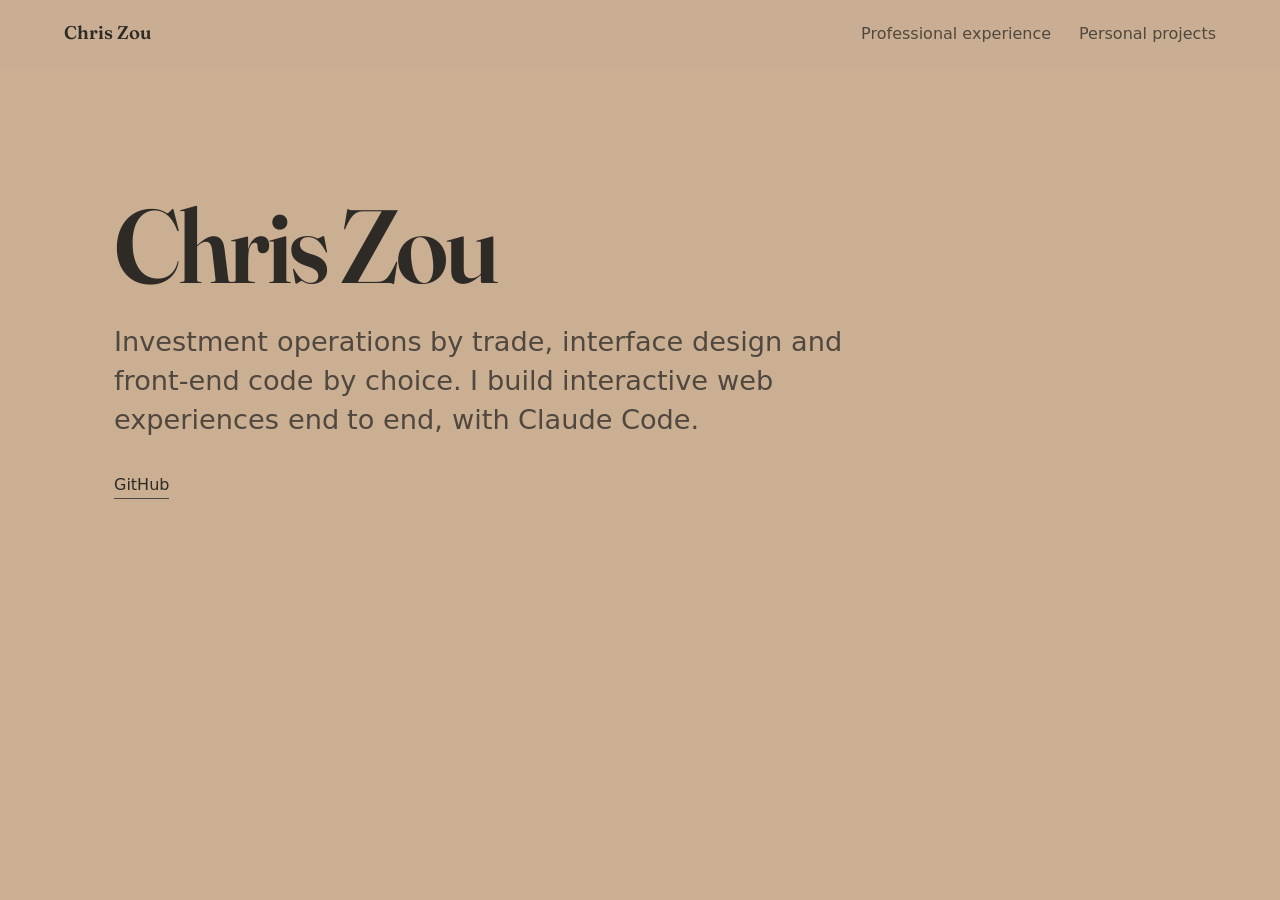
==== index.html @ c8826c5d "Remove email and LinkedIn links" ====
<!doctype html>
<html lang="en">
<head>
<meta charset="utf-8">
<meta name="viewport" content="width=device-width,initial-scale=1">
<title>Chris Zou</title>
<meta name="description" content="Chris Zou: investment operations, UX/UI and front-end development. Experience and personal projects.">
<link rel="preconnect" href="https://fonts.googleapis.com">
<link rel="preconnect" href="https://fonts.gstatic.com" crossorigin>
<link rel="stylesheet" href="https://fonts.googleapis.com/css2?family=Fraunces:opsz,wght@9..144,400;9..144,600&display=swap">
<link rel="stylesheet" href="style.css">
</head>
<body>
<header class="bar">
  <a class="brand" href="#home" data-write>Chris Zou</a>
  <nav class="tabs" aria-label="Sections">
    <a href="#experience" data-tab="experience">Professional experience</a>
    <a href="#projects" data-tab="projects">Personal projects</a>
  </nav>
</header>

<main>
  <section class="tab" id="tab-home" data-tab="home">
    <h1 data-write>Chris Zou</h1>
    <p class="lede" data-write>Investment operations by trade, interface design and front-end code by choice. I build interactive web experiences end to end, with Claude Code.</p>
    <p class="contact">
      <a href="https://github.com/zchris07" target="_blank" rel="noopener">GitHub</a>
    </p>
  </section>

  <section class="tab" id="tab-experience" data-tab="experience" hidden>
    <h2 class="page-title" data-write>Professional experience</h2>
    <ol class="timeline" id="timeline"></ol>
  </section>

  <section class="tab" id="tab-projects" data-tab="projects" hidden>
    <h2 class="page-title" data-write>Personal projects</h2>
    <div class="projects">
      <ul class="plist" id="plist" aria-label="Projects"></ul>
      <article class="detail" id="detail" aria-live="polite" hidden>
        <h3 id="d-title" data-write></h3>
        <p class="d-sum" id="d-sum" data-write></p>
        <div class="stage" id="d-stage" aria-hidden="true"></div>
        <p class="d-links" id="d-links"></p>
      </article>
    </div>
  </section>
</main>

<script src="data.js"></script>
<script src="write.js"></script>
<script src="graphics.js"></script>
<script src="app.js"></script>
</body>
</html>
---- style.css ----
@property --bg { syntax: '<color>'; inherits: true; initial-value: #caaf93; }
@property --fg { syntax: '<color>'; inherits: true; initial-value: #2e2a26; }
@property --accent { syntax: '<color>'; inherits: true; initial-value: #4f4943; }
@property --panel { syntax: '<color>'; inherits: true; initial-value: #f5efe5; }

:root {
  --bg: #caaf93; --fg: #2e2a26; --accent: #4f4943; --panel: #f5efe5;
  --muted: color-mix(in srgb, var(--fg) 78%, var(--bg));
  --line: color-mix(in srgb, var(--fg) 16%, var(--bg));
  --font: "Fraunces", Georgia, serif;
  --sans: ui-sans-serif, system-ui, "Segoe UI Variable Text", "Segoe UI", -apple-system, BlinkMacSystemFont, Roboto, "Helvetica Neue", Arial, sans-serif;
  --ease: cubic-bezier(.2, .75, .25, 1);
  transition: --bg .9s var(--ease), --fg .9s var(--ease), --accent .9s var(--ease), --panel .9s var(--ease);
}
* { box-sizing: border-box; }
html { scroll-behavior: smooth; }
body { margin: 0; background: var(--bg); color: var(--fg); font: 400 1rem/1.6 var(--sans); -webkit-font-smoothing: antialiased; }
a { color: inherit; }
[hidden] { display: none !important; }

.bar { position: sticky; top: 0; z-index: 5; display: flex; justify-content: space-between; align-items: baseline; gap: 24px; flex-wrap: wrap;
  padding: 18px max(20px, 5vw); background: color-mix(in srgb, var(--bg) 88%, transparent); backdrop-filter: blur(8px); }
.brand { font-family: var(--font); font-optical-sizing: auto; font-weight: 600; font-size: 1.15rem; text-decoration: none; }
.tabs { display: flex; gap: 28px; flex-wrap: wrap; }
.tabs a { text-decoration: none; color: var(--muted); padding-bottom: 2px; border-bottom: 1px solid transparent; transition: color .2s, border-color .2s; }
.tabs a:hover, .tabs a.on { color: var(--fg); border-color: var(--accent); }

main { padding: 0 max(20px, 5vw) 120px; max-width: 1180px; margin: 0 auto; }
.tab { padding-top: 6vh; min-height: 70vh; }
h1, h2, h3, .plist button { font-family: var(--font); font-optical-sizing: auto; }
h1 { font-size: clamp(3rem, 9vw, 6.5rem); line-height: 1; font-weight: 600; letter-spacing: -.03em; margin: 8vh 0 24px; }
.lede { font-size: clamp(1.2rem, 2.4vw, 1.7rem); line-height: 1.45; max-width: 30em; color: var(--muted); margin: 0 0 32px; }
.contact { display: flex; gap: 24px; }
.contact a { color: var(--fg); text-decoration: none; border-bottom: 1px solid var(--accent); transition: color .2s; }
.contact a:hover { color: var(--accent); }
.page-title { font-size: clamp(1.8rem, 4vw, 2.8rem); font-weight: 600; letter-spacing: -.02em; margin: 0 0 48px; }

/* writing effect */
.w { position: relative; display: inline-block; }
.w.writing > .wt, .w.unwriting > .wt { color: transparent; }
.hid .w > .wt { color: transparent; }
.w > svg { position: absolute; left: 0; top: 0; overflow: visible; pointer-events: none; }
.w text { stroke: currentColor; stroke-linecap: round; stroke-linejoin: round; stroke-dasharray: var(--len) 100000; }
.w text.ll { fill: transparent; stroke-width: 1.1px; stroke-dashoffset: var(--len);
  animation: letter-draw calc(.575s * var(--k, 1)) cubic-bezier(.5,.1,.3,1) forwards, letter-ink calc(.375s * var(--k, 1)) ease forwards;
  animation-delay: var(--d), calc(var(--d) + 240ms * var(--k, 1)); }
@keyframes letter-draw { to { stroke-dashoffset: 0; } }
@keyframes letter-ink { to { fill: currentColor; stroke-width: 0; } }
.w text.lu { fill: currentColor; stroke-width: 0; stroke-dashoffset: 0; transform-box: fill-box; transform-origin: center;
  animation: letter-drain calc(.175s * var(--k, 1)) ease-out forwards, letter-unwind calc(.45s * var(--k, 1)) cubic-bezier(.45,0,.55,1) forwards, letter-loose calc(.45s * var(--k, 1)) cubic-bezier(.5,0,.75,.6) forwards;
  animation-delay: var(--d), calc(var(--d) + 125ms * var(--k, 1)), calc(var(--d) + 125ms * var(--k, 1)); }
@keyframes letter-drain { to { fill: transparent; stroke-width: 1.1px; } }
@keyframes letter-unwind { to { stroke-dashoffset: var(--len); } }
@keyframes letter-loose { 55% { opacity: 1; } to { opacity: 0; transform: translate(var(--dx), var(--dy)) rotate(var(--r)); } }

/* experience timeline */
.timeline { list-style: none; margin: 0; padding: 0 0 0 28px; border-left: 1px solid var(--line); max-width: 46rem; }
.timeline li { position: relative; padding: 0 0 56px; }
.timeline li::before { content: ""; position: absolute; left: -34px; top: .55em; width: 11px; height: 11px; border-radius: 50%; background: var(--bg); border: 1.5px solid var(--accent); }
.when { color: var(--accent); font-size: .9rem; letter-spacing: .06em; text-transform: uppercase; margin: 0 0 4px; }
.role { font-size: 1.45rem; font-weight: 600; line-height: 1.25; margin: 0; }
.org { color: var(--muted); margin: 2px 0 14px; }
.pts { margin: 0; padding-left: 1.1em; color: var(--fg); }
.pts li { padding: 0 0 6px; }
.pts li::before { display: none; }

/* projects */
.projects { display: grid; grid-template-columns: minmax(180px, 280px) 1fr; gap: 48px; align-items: start; }
.plist { list-style: none; margin: 0; padding: 0; position: sticky; top: 90px; }
.plist li { margin: 0; padding: 0; }
.plist button { font-family: var(--font); font-optical-sizing: auto; font-size: 1.5rem; line-height: 1.2; font-weight: 400; color: var(--muted); background: none; border: 0; padding: 9px 0; cursor: pointer; text-align: left;
  transform-origin: left center; transition: transform .35s var(--ease), color .25s; will-change: transform; }
.plist button:hover, .plist button:focus-visible { transform: scale(1.3); color: var(--fg); outline: none; }
.plist button.on { color: var(--fg); font-weight: 600; }
.plist button.on::before { content: ""; display: inline-block; width: 8px; height: 8px; margin-right: 10px; border-radius: 50%; background: var(--accent); vertical-align: middle; }
.detail { min-width: 0; padding-top: 6px; }
.detail h3 { font-size: clamp(2rem, 4.5vw, 3.2rem); line-height: 1.05; font-weight: 600; letter-spacing: -.02em; margin: 0 0 16px; }
.d-sum { max-width: 36em; margin: 0 0 28px; color: var(--muted); font-size: 1.12rem; }
.stage { position: relative; aspect-ratio: 16 / 9; width: 100%; max-width: 760px; background: var(--panel); border-radius: 14px; overflow: hidden; transition: background .9s var(--ease); }
.stage:empty { display: none; }
.stage canvas, .stage svg { display: block; width: 100%; height: 100%; }
.d-links { display: flex; gap: 14px; margin: 24px 0 0; flex-wrap: wrap; }
.btn { font: inherit; font-size: .95rem; padding: 8px 20px; border-radius: 999px; border: 1px solid var(--fg); color: var(--fg); text-decoration: none; transition: background .2s, color .2s, border-color .2s; }
a.btn:hover { background: var(--fg); color: var(--bg); }
.btn.off { border-style: dashed; border-color: var(--line); color: var(--muted); }

.jade-demo { height: 100%; display: grid; place-content: center; text-align: center; gap: 14px; }
.jade-demo .zh { font-size: clamp(1.8rem, 5vw, 3.4rem); letter-spacing: .1em; font-family: 'Noto Sans SC', 'PingFang SC', sans-serif; }
.jade-demo .zh span { transition: color .35s, background .35s; padding: 0 .04em; border-radius: 6px; }
.jade-demo .zh span.word { background: color-mix(in srgb, var(--fg) 22%, transparent); }
.jade-demo .zh span.ch { background: color-mix(in srgb, var(--fg) 40%, transparent); }
.jade-demo .py, .jade-demo .en { color: var(--muted); min-height: 1.6em; }
.stroop-demo { height: 100%; display: grid; place-content: center; gap: 18px; text-align: center; }
.stroop-demo .sh { color: var(--muted); font-size: .95rem; }
.stroop-demo .sw { font-size: clamp(2.6rem, 8vw, 5rem); font-weight: 600; letter-spacing: .04em; transition: color .2s; }
.stroop-demo .sb { display: flex; gap: 14px; justify-content: center; }
.stroop-demo .sb span { width: 56px; height: 36px; border-radius: 10px; opacity: .55; transition: opacity .2s, transform .2s; }
.stroop-demo .sb span.hit { opacity: 1; transform: scale(1.18); }
.stroop-demo .clock { width: min(320px, 70vw); height: 4px; border-radius: 4px; background: color-mix(in srgb, var(--fg) 18%, transparent); overflow: hidden; margin: 0 auto; }
.stroop-demo .clock i { display: block; height: 100%; background: var(--accent); width: 100%; }
.tf-demo { height: 100%; display: grid; place-content: center; gap: 16px; text-align: center; }
.tf-demo .cards { display: flex; gap: 12px; justify-content: center; }
.tf-demo .cards span { display: grid; place-items: center; width: 62px; height: 88px; border-radius: 8px; background: #f6f3ea; color: #16181c; font-size: 1.8rem; font-weight: 600; box-shadow: 0 6px 14px rgba(0,0,0,.25); }
.tf-demo .eq { font-size: clamp(1.4rem, 4vw, 2.2rem); min-height: 1.4em; letter-spacing: .03em; }
.tf-demo .res { font-size: 1.6rem; font-weight: 600; color: var(--accent); min-height: 1.4em; }

@media (max-width: 760px) {
  .projects { grid-template-columns: 1fr; gap: 24px; }
  .plist { position: static; display: block; }
  .plist button { font-size: 1.3rem; }
  .plist button:hover { transform: scale(1.12); }
  .bar { position: static; }
}
@media (prefers-reduced-motion: reduce) { :root, .plist button { transition: none; } html { scroll-behavior: auto; } }
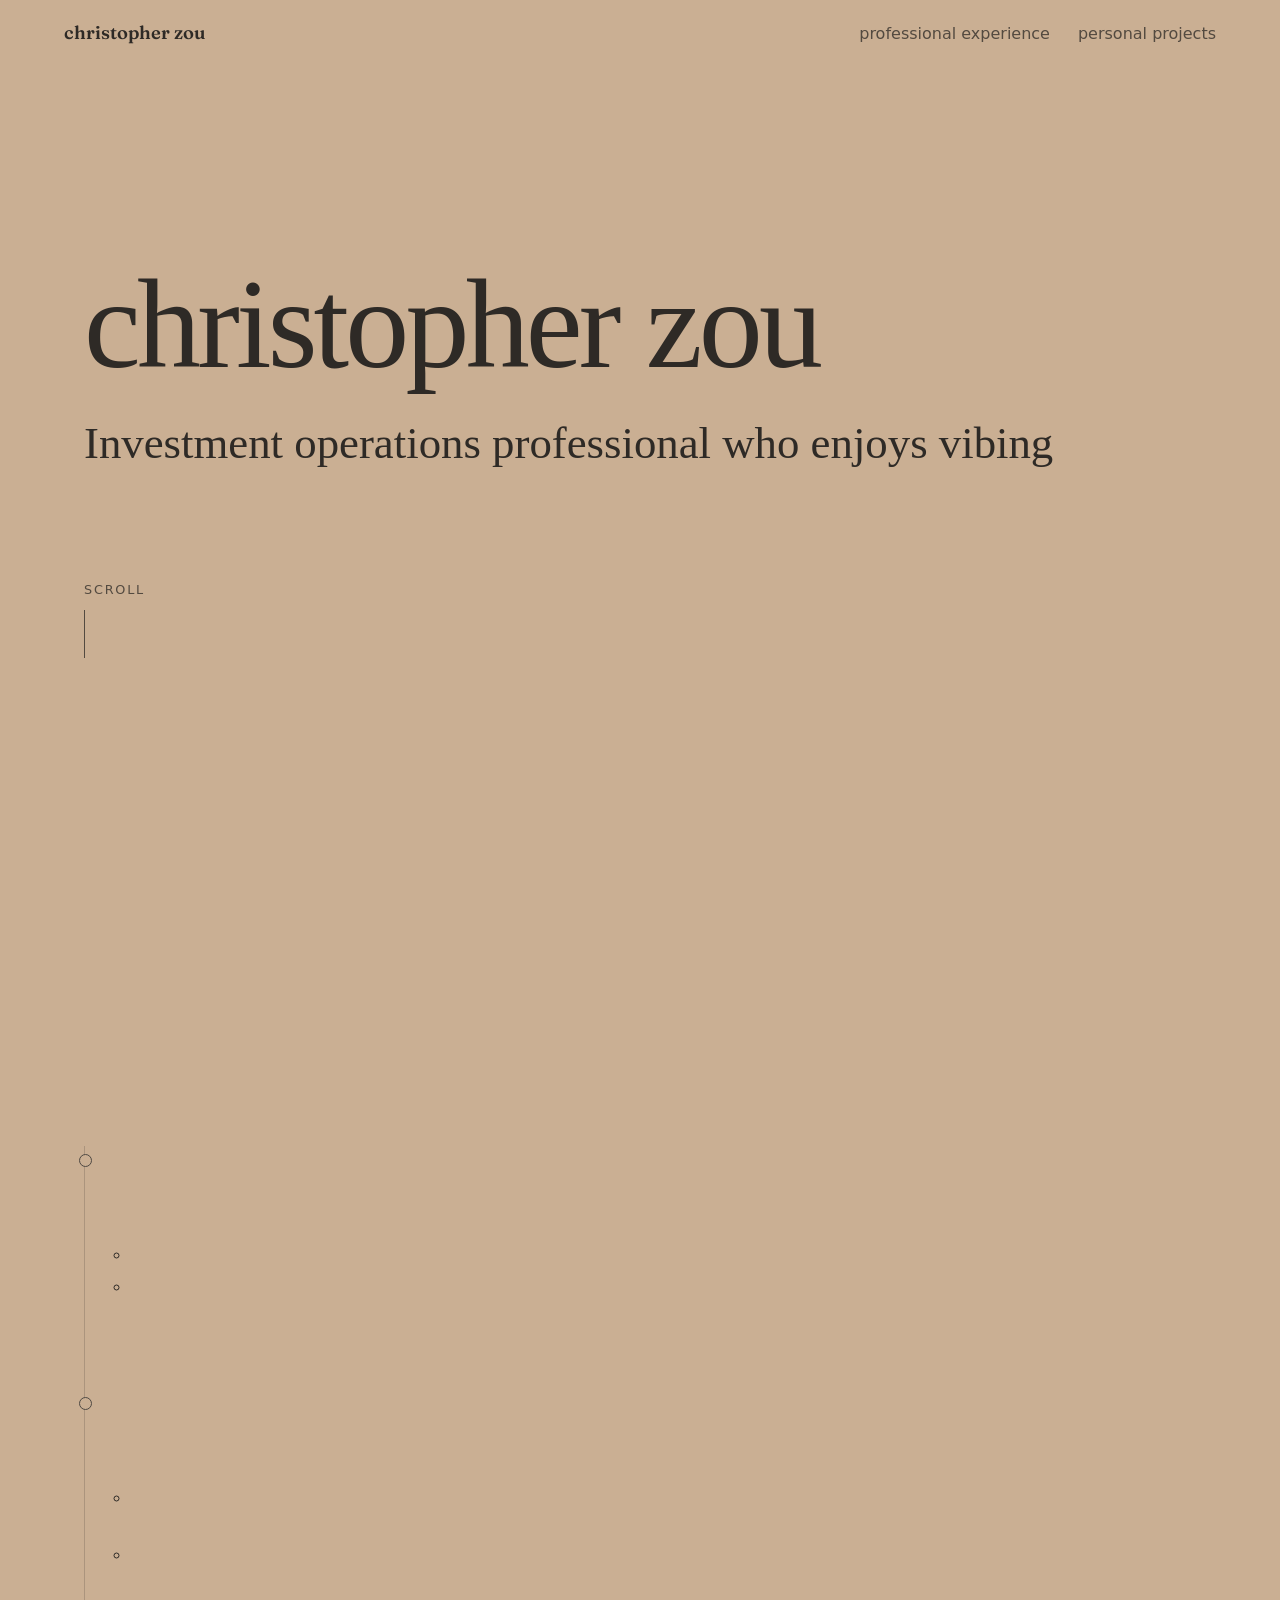
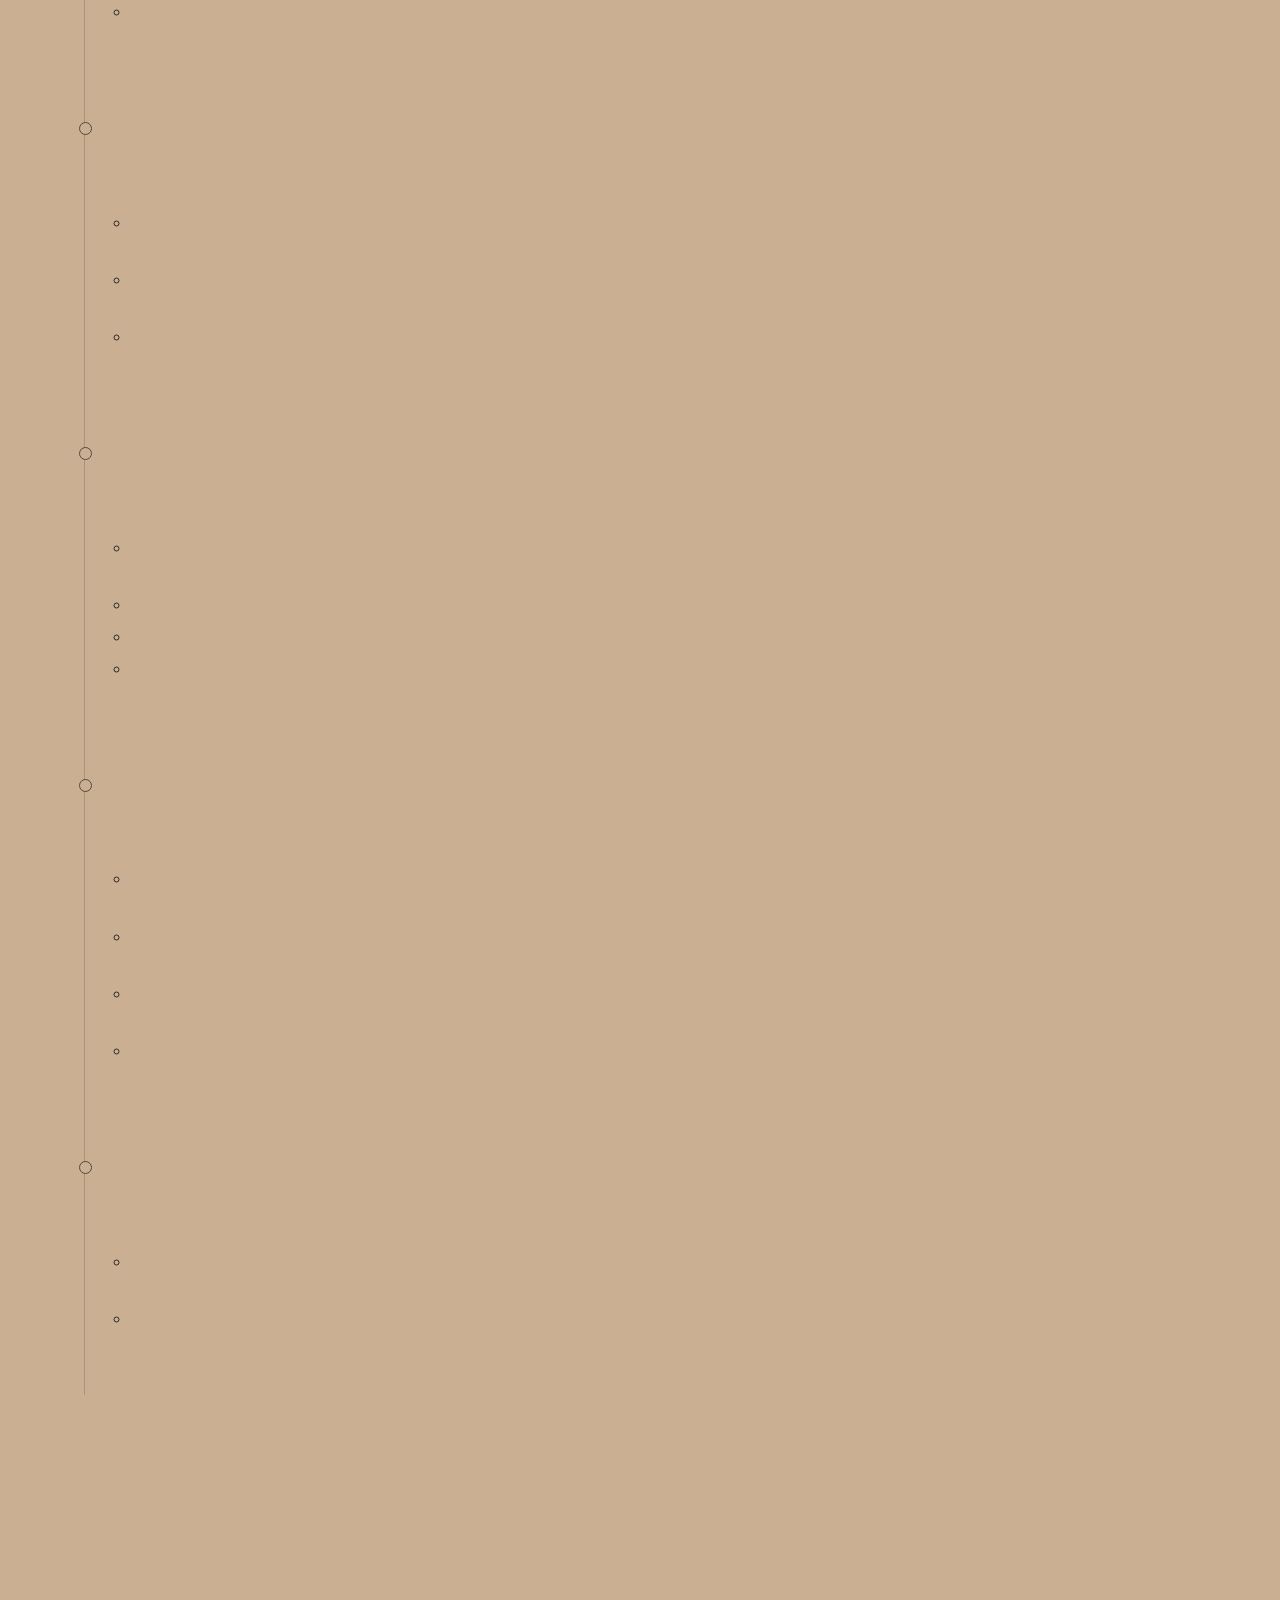
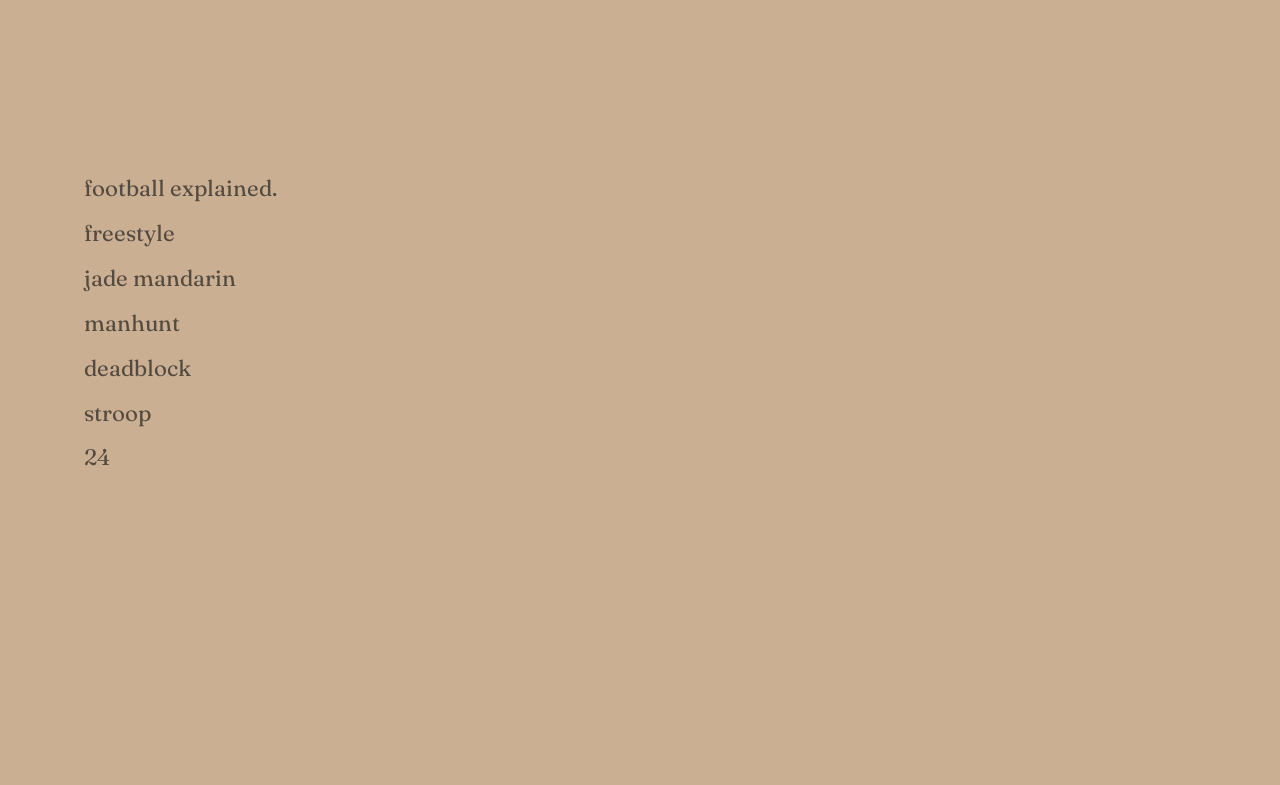
==== commit 837f8f29: "Scrolling layout, themes by section, magnifying project list, real captures" ====
--- a/index.html
+++ b/index.html
@@ -3,8 +3,8 @@
 <head>
 <meta charset="utf-8">
 <meta name="viewport" content="width=device-width,initial-scale=1">
-<title>Chris Zou</title>
-<meta name="description" content="Chris Zou: investment operations, UX/UI and front-end development. Experience and personal projects.">
+<title>christopher zou</title>
+<meta name="description" content="Christopher Zou: investment operations professional who enjoys vibing. Experience and personal projects.">
 <link rel="preconnect" href="https://fonts.googleapis.com">
 <link rel="preconnect" href="https://fonts.gstatic.com" crossorigin>
 <link rel="stylesheet" href="https://fonts.googleapis.com/css2?family=Fraunces:opsz,wght@9..144,400;9..144,600&display=swap">
@@ -12,44 +12,47 @@
 </head>
 <body>
 <header class="bar">
-  <a class="brand" href="#home" data-write>Chris Zou</a>
-  <nav class="tabs" aria-label="Sections">
-    <a href="#experience" data-tab="experience">Professional experience</a>
-    <a href="#projects" data-tab="projects">Personal projects</a>
+  <a class="brand" href="#hero" data-write>christopher zou</a>
+  <nav class="links" aria-label="Sections">
+    <a href="#experience" data-sec="experience">professional experience</a>
+    <a href="#projects" data-sec="projects">personal projects</a>
   </nav>
 </header>
 
 <main>
-  <section class="tab" id="tab-home" data-tab="home">
-    <h1 data-write>Chris Zou</h1>
-    <p class="lede" data-write>Investment operations by trade, interface design and front-end code by choice. I build interactive web experiences end to end, with Claude Code.</p>
-    <p class="contact">
-      <a href="https://github.com/zchris07" target="_blank" rel="noopener">GitHub</a>
-    </p>
+  <section class="sec hero" id="hero">
+    <h1 data-write>christopher zou</h1>
+    <p class="lede" data-write>Investment operations professional who enjoys vibing</p>
+    <a class="cue" href="#experience" aria-label="Scroll to experience">scroll</a>
   </section>
 
-  <section class="tab" id="tab-experience" data-tab="experience" hidden>
+  <section class="sec" id="experience">
     <h2 class="page-title" data-write>Professional experience</h2>
     <ol class="timeline" id="timeline"></ol>
   </section>
 
-  <section class="tab" id="tab-projects" data-tab="projects" hidden>
+  <section class="sec" id="projects">
     <h2 class="page-title" data-write>Personal projects</h2>
     <div class="projects">
       <ul class="plist" id="plist" aria-label="Projects"></ul>
-      <article class="detail" id="detail" aria-live="polite" hidden>
-        <h3 id="d-title" data-write></h3>
-        <p class="d-sum" id="d-sum" data-write></p>
-        <div class="stage" id="d-stage" aria-hidden="true"></div>
-        <p class="d-links" id="d-links"></p>
-      </article>
+      <div class="detail-col">
+        <p class="hint" id="hint" data-write>Move over the list, then click a project.</p>
+        <article class="detail" id="detail" aria-live="polite" hidden>
+          <h3 id="d-title" data-write></h3>
+          <p class="d-sum" id="d-sum" data-write></p>
+          <div class="media">
+            <div class="m-main" id="m-main"></div>
+            <div class="m-thumbs" id="m-thumbs"></div>
+          </div>
+          <p class="d-links" id="d-links"></p>
+        </article>
+      </div>
     </div>
   </section>
 </main>
 
 <script src="data.js"></script>
 <script src="write.js"></script>
-<script src="graphics.js"></script>
 <script src="app.js"></script>
 </body>
 </html>
--- a/style.css
+++ b/style.css
@@ -3,14 +3,16 @@
 @property --accent { syntax: '<color>'; inherits: true; initial-value: #4f4943; }
 @property --panel { syntax: '<color>'; inherits: true; initial-value: #f5efe5; }
 
+/* Latte 2.0 -> black and white -> Discord, all from the page's scroll position. */
 :root {
   --bg: #caaf93; --fg: #2e2a26; --accent: #4f4943; --panel: #f5efe5;
-  --muted: color-mix(in srgb, var(--fg) 78%, var(--bg));
-  --line: color-mix(in srgb, var(--fg) 16%, var(--bg));
+  --muted: color-mix(in srgb, var(--fg) 76%, var(--bg));
+  --line: color-mix(in srgb, var(--fg) 20%, var(--bg));
   --font: "Fraunces", Georgia, serif;
+  --serif: Georgia, "Times New Roman", serif;
   --sans: ui-sans-serif, system-ui, "Segoe UI Variable Text", "Segoe UI", -apple-system, BlinkMacSystemFont, Roboto, "Helvetica Neue", Arial, sans-serif;
   --ease: cubic-bezier(.2, .75, .25, 1);
-  transition: --bg .9s var(--ease), --fg .9s var(--ease), --accent .9s var(--ease), --panel .9s var(--ease);
+  transition: --bg 1s var(--ease), --fg 1s var(--ease), --accent 1s var(--ease), --panel 1s var(--ease);
 }
 * { box-sizing: border-box; }
 html { scroll-behavior: smooth; }
@@ -18,22 +20,22 @@
 a { color: inherit; }
 [hidden] { display: none !important; }
 
-.bar { position: sticky; top: 0; z-index: 5; display: flex; justify-content: space-between; align-items: baseline; gap: 24px; flex-wrap: wrap;
-  padding: 18px max(20px, 5vw); background: color-mix(in srgb, var(--bg) 88%, transparent); backdrop-filter: blur(8px); }
+.bar { position: fixed; inset: 0 0 auto 0; z-index: 5; display: flex; justify-content: space-between; align-items: baseline; gap: 24px; flex-wrap: wrap;
+  padding: 18px max(20px, 5vw); background: color-mix(in srgb, var(--bg) 85%, transparent); backdrop-filter: blur(8px); }
 .brand { font-family: var(--font); font-optical-sizing: auto; font-weight: 600; font-size: 1.15rem; text-decoration: none; }
-.tabs { display: flex; gap: 28px; flex-wrap: wrap; }
-.tabs a { text-decoration: none; color: var(--muted); padding-bottom: 2px; border-bottom: 1px solid transparent; transition: color .2s, border-color .2s; }
-.tabs a:hover, .tabs a.on { color: var(--fg); border-color: var(--accent); }
+.links { display: flex; gap: 28px; flex-wrap: wrap; }
+.links a { text-decoration: none; color: var(--muted); padding-bottom: 2px; border-bottom: 1px solid transparent; transition: color .2s, border-color .2s; }
+.links a:hover, .links a.on { color: var(--fg); border-color: var(--accent); }
 
-main { padding: 0 max(20px, 5vw) 120px; max-width: 1180px; margin: 0 auto; }
-.tab { padding-top: 6vh; min-height: 70vh; }
-h1, h2, h3, .plist button { font-family: var(--font); font-optical-sizing: auto; }
-h1 { font-size: clamp(3rem, 9vw, 6.5rem); line-height: 1; font-weight: 600; letter-spacing: -.03em; margin: 8vh 0 24px; }
-.lede { font-size: clamp(1.2rem, 2.4vw, 1.7rem); line-height: 1.45; max-width: 30em; color: var(--muted); margin: 0 0 32px; }
-.contact { display: flex; gap: 24px; }
-.contact a { color: var(--fg); text-decoration: none; border-bottom: 1px solid var(--accent); transition: color .2s; }
-.contact a:hover { color: var(--accent); }
-.page-title { font-size: clamp(1.8rem, 4vw, 2.8rem); font-weight: 600; letter-spacing: -.02em; margin: 0 0 48px; }
+main { max-width: 1240px; margin: 0 auto; padding: 0 max(20px, 5vw); }
+.sec { padding: 14vh 0 10vh; scroll-margin-top: 0; }
+.hero { min-height: 100vh; display: flex; flex-direction: column; justify-content: center; padding-top: 12vh; }
+h1 { font-family: var(--serif); font-size: clamp(3.2rem, 11vw, 8rem); line-height: 1; font-weight: 400; letter-spacing: -.03em; margin: 0 0 28px; }
+.lede { font-family: var(--serif); font-size: clamp(1.6rem, 3.8vw, 2.8rem); line-height: 1.25; max-width: 22em; color: var(--fg); margin: 0; }
+.cue { margin-top: 12vh; align-self: flex-start; color: var(--muted); text-decoration: none; letter-spacing: .14em; text-transform: uppercase; font-size: .8rem; }
+.cue::after { content: ""; display: block; width: 1px; height: 48px; margin-top: 10px; background: var(--muted); animation: cue 2.2s ease-in-out infinite; transform-origin: top; }
+@keyframes cue { 0%, 100% { transform: scaleY(.3); } 50% { transform: scaleY(1); } }
+.page-title { font-family: var(--font); font-optical-sizing: auto; font-size: clamp(1.8rem, 4vw, 2.8rem); font-weight: 600; letter-spacing: -.02em; margin: 0 0 48px; }
 
 /* writing effect */
 .w { position: relative; display: inline-block; }
@@ -65,50 +67,39 @@
 .pts li::before { display: none; }
 
 /* projects */
-.projects { display: grid; grid-template-columns: minmax(180px, 280px) 1fr; gap: 48px; align-items: start; }
-.plist { list-style: none; margin: 0; padding: 0; position: sticky; top: 90px; }
+#projects { min-height: 100vh; }
+.projects { display: grid; grid-template-columns: minmax(220px, 340px) 1fr; gap: 56px; align-items: start; }
+.plist { list-style: none; margin: 0; padding: 36px 0 0; position: sticky; top: 16vh; }
 .plist li { margin: 0; padding: 0; }
-.plist button { font-family: var(--font); font-optical-sizing: auto; font-size: 1.5rem; line-height: 1.2; font-weight: 400; color: var(--muted); background: none; border: 0; padding: 9px 0; cursor: pointer; text-align: left;
-  transform-origin: left center; transition: transform .35s var(--ease), color .25s; will-change: transform; }
-.plist button:hover, .plist button:focus-visible { transform: scale(1.3); color: var(--fg); outline: none; }
+.plist button { font-family: var(--font); font-optical-sizing: auto; font-size: 1.4rem; line-height: 1.2; font-weight: 400; color: var(--muted); background: none; border: 0; padding: 9px 0; cursor: pointer; text-align: left;
+  transform-origin: left center; transition: transform .14s ease-out, color .25s; will-change: transform; white-space: nowrap; }
+.plist button:hover, .plist button:focus-visible { color: var(--fg); outline: none; }
 .plist button.on { color: var(--fg); font-weight: 600; }
-.plist button.on::before { content: ""; display: inline-block; width: 8px; height: 8px; margin-right: 10px; border-radius: 50%; background: var(--accent); vertical-align: middle; }
+.hint { color: var(--muted); margin: 8px 0; max-width: 24em; }
 .detail { min-width: 0; padding-top: 6px; }
-.detail h3 { font-size: clamp(2rem, 4.5vw, 3.2rem); line-height: 1.05; font-weight: 600; letter-spacing: -.02em; margin: 0 0 16px; }
-.d-sum { max-width: 36em; margin: 0 0 28px; color: var(--muted); font-size: 1.12rem; }
-.stage { position: relative; aspect-ratio: 16 / 9; width: 100%; max-width: 760px; background: var(--panel); border-radius: 14px; overflow: hidden; transition: background .9s var(--ease); }
-.stage:empty { display: none; }
-.stage canvas, .stage svg { display: block; width: 100%; height: 100%; }
+.detail h3 { font-family: var(--font); font-optical-sizing: auto; font-size: clamp(2rem, 4.5vw, 3.2rem); line-height: 1.05; font-weight: 600; letter-spacing: -.02em; margin: 0 0 16px; }
+.d-sum { max-width: 38em; margin: 0 0 28px; color: var(--muted); font-size: 1.05rem; }
+.media { max-width: 820px; }
+.m-main { aspect-ratio: 16 / 9; width: 100%; background: var(--panel); border-radius: 14px; overflow: hidden; transition: background 1s var(--ease); }
+.m-main img, .m-main video { display: block; width: 100%; height: 100%; object-fit: contain; background: var(--panel); }
+.m-main video { cursor: pointer; }
+.m-thumbs { display: flex; gap: 10px; margin-top: 10px; flex-wrap: wrap; }
+.thumb { position: relative; width: 112px; aspect-ratio: 16 / 9; padding: 0; border: 2px solid transparent; border-radius: 8px; overflow: hidden; background: var(--panel); cursor: pointer; opacity: .65; transition: opacity .2s, border-color .2s; }
+.thumb img { width: 100%; height: 100%; object-fit: cover; display: block; }
+.thumb:hover, .thumb.on { opacity: 1; }
+.thumb.on { border-color: var(--accent); }
+.thumb .play { position: absolute; inset: 0; display: grid; place-items: center; color: #fff; font-size: 1rem; background: rgba(0,0,0,.35); }
 .d-links { display: flex; gap: 14px; margin: 24px 0 0; flex-wrap: wrap; }
 .btn { font: inherit; font-size: .95rem; padding: 8px 20px; border-radius: 999px; border: 1px solid var(--fg); color: var(--fg); text-decoration: none; transition: background .2s, color .2s, border-color .2s; }
 a.btn:hover { background: var(--fg); color: var(--bg); }
 .btn.off { border-style: dashed; border-color: var(--line); color: var(--muted); }
 
-.jade-demo { height: 100%; display: grid; place-content: center; text-align: center; gap: 14px; }
-.jade-demo .zh { font-size: clamp(1.8rem, 5vw, 3.4rem); letter-spacing: .1em; font-family: 'Noto Sans SC', 'PingFang SC', sans-serif; }
-.jade-demo .zh span { transition: color .35s, background .35s; padding: 0 .04em; border-radius: 6px; }
-.jade-demo .zh span.word { background: color-mix(in srgb, var(--fg) 22%, transparent); }
-.jade-demo .zh span.ch { background: color-mix(in srgb, var(--fg) 40%, transparent); }
-.jade-demo .py, .jade-demo .en { color: var(--muted); min-height: 1.6em; }
-.stroop-demo { height: 100%; display: grid; place-content: center; gap: 18px; text-align: center; }
-.stroop-demo .sh { color: var(--muted); font-size: .95rem; }
-.stroop-demo .sw { font-size: clamp(2.6rem, 8vw, 5rem); font-weight: 600; letter-spacing: .04em; transition: color .2s; }
-.stroop-demo .sb { display: flex; gap: 14px; justify-content: center; }
-.stroop-demo .sb span { width: 56px; height: 36px; border-radius: 10px; opacity: .55; transition: opacity .2s, transform .2s; }
-.stroop-demo .sb span.hit { opacity: 1; transform: scale(1.18); }
-.stroop-demo .clock { width: min(320px, 70vw); height: 4px; border-radius: 4px; background: color-mix(in srgb, var(--fg) 18%, transparent); overflow: hidden; margin: 0 auto; }
-.stroop-demo .clock i { display: block; height: 100%; background: var(--accent); width: 100%; }
-.tf-demo { height: 100%; display: grid; place-content: center; gap: 16px; text-align: center; }
-.tf-demo .cards { display: flex; gap: 12px; justify-content: center; }
-.tf-demo .cards span { display: grid; place-items: center; width: 62px; height: 88px; border-radius: 8px; background: #f6f3ea; color: #16181c; font-size: 1.8rem; font-weight: 600; box-shadow: 0 6px 14px rgba(0,0,0,.25); }
-.tf-demo .eq { font-size: clamp(1.4rem, 4vw, 2.2rem); min-height: 1.4em; letter-spacing: .03em; }
-.tf-demo .res { font-size: 1.6rem; font-weight: 600; color: var(--accent); min-height: 1.4em; }
-
-@media (max-width: 760px) {
+@media (max-width: 800px) {
   .projects { grid-template-columns: 1fr; gap: 24px; }
-  .plist { position: static; display: block; }
+  .plist { position: static; }
   .plist button { font-size: 1.3rem; }
-  .plist button:hover { transform: scale(1.12); }
   .bar { position: static; }
+  .sec { padding-top: 8vh; }
+  .hero { padding-top: 6vh; }
 }
-@media (prefers-reduced-motion: reduce) { :root, .plist button { transition: none; } html { scroll-behavior: auto; } }
+@media (prefers-reduced-motion: reduce) { :root, .plist button { transition: none; } html { scroll-behavior: auto; } .cue::after { animation: none; } }
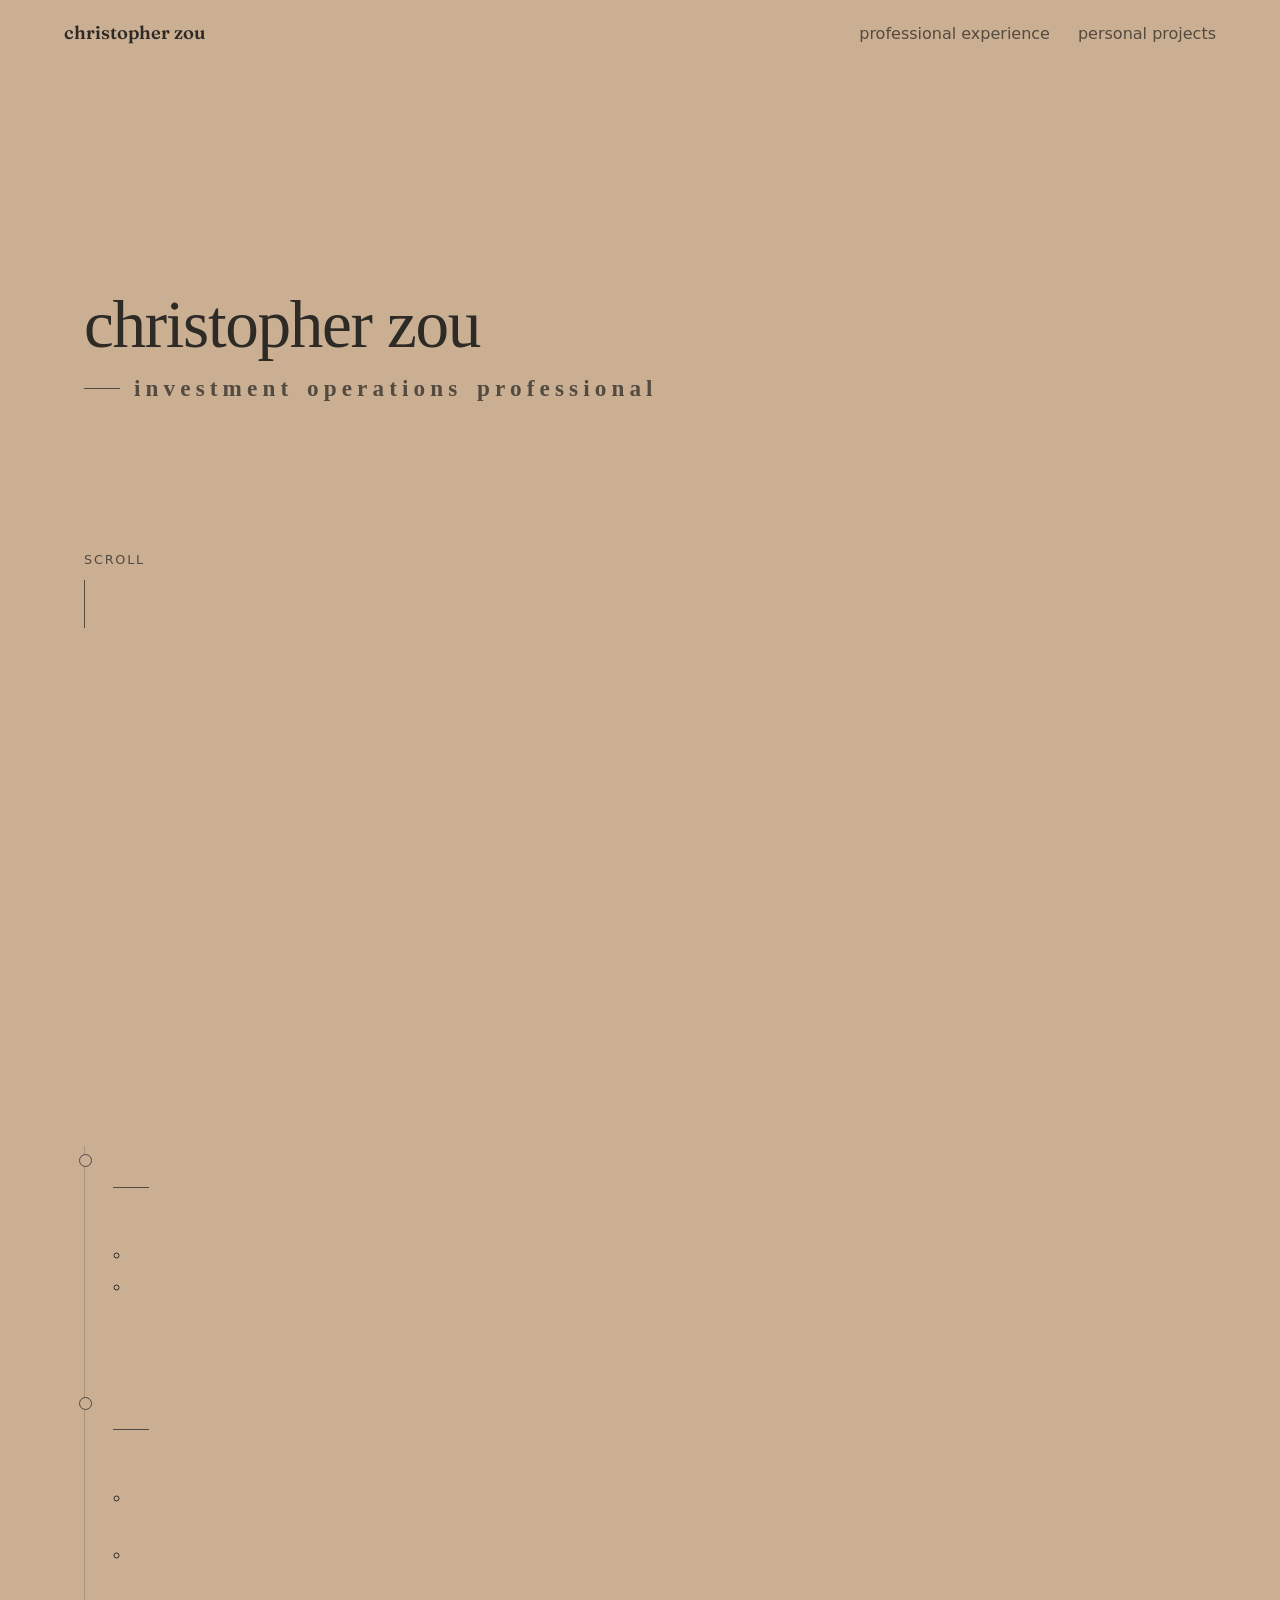
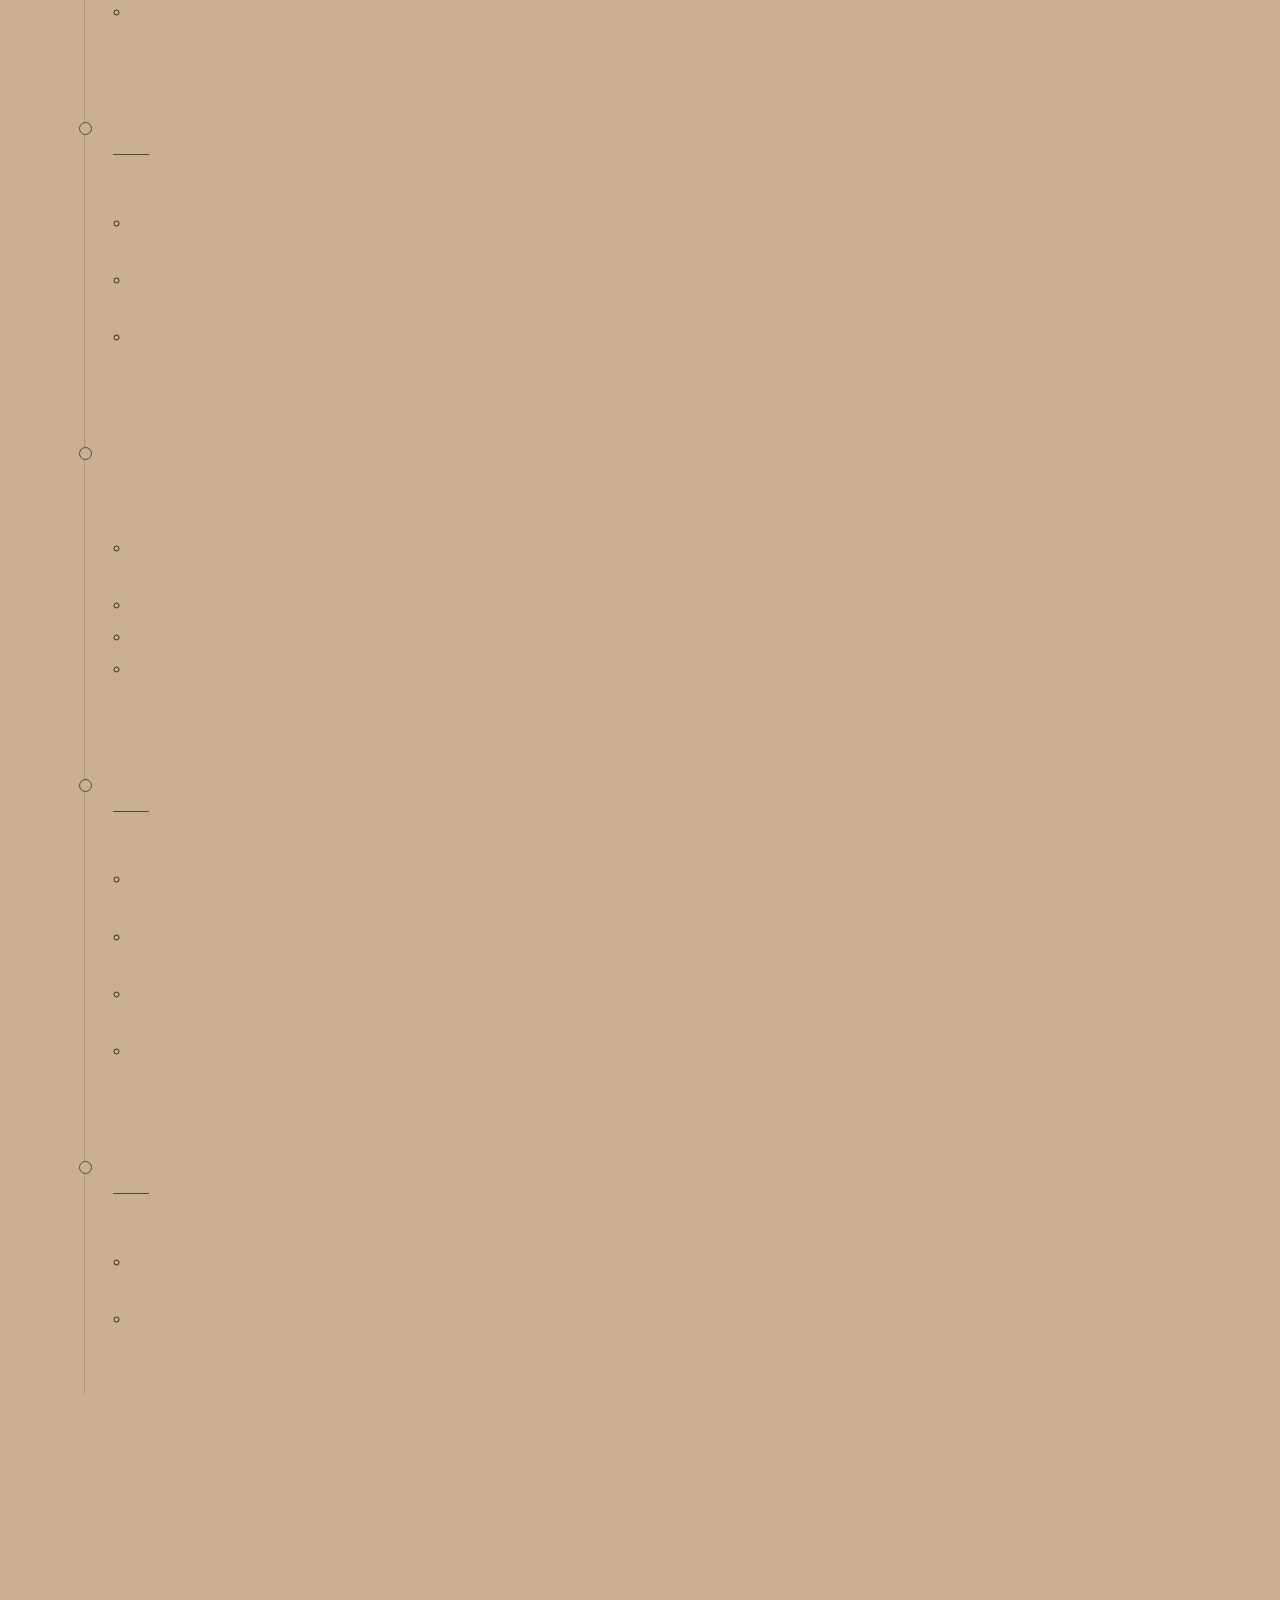
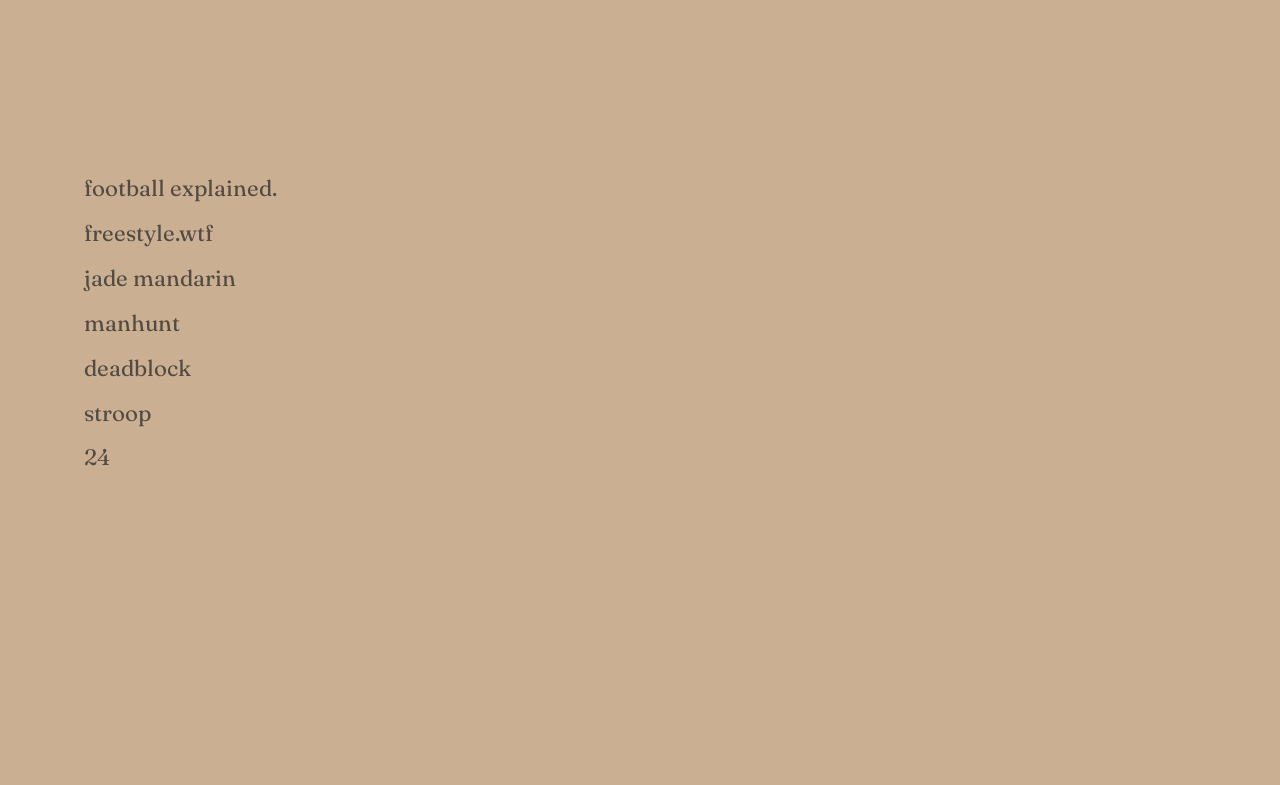
==== commit bb3f656c: "Subtler magnification, freestyle.wtf, smaller header, job title and quote" ====
--- a/index.html
+++ b/index.html
@@ -22,7 +22,8 @@
 <main>
   <section class="sec hero" id="hero">
     <h1 data-write>christopher zou</h1>
-    <p class="lede" data-write>Investment operations professional who enjoys vibing</p>
+    <p class="role" data-write>investment operations professional</p>
+    <p class="quote" id="quote">“I have decided to vibe.”</p>
     <a class="cue" href="#experience" aria-label="Scroll to experience">scroll</a>
   </section>
 
--- a/style.css
+++ b/style.css
@@ -30,8 +30,10 @@
 main { max-width: 1240px; margin: 0 auto; padding: 0 max(20px, 5vw); }
 .sec { padding: 14vh 0 10vh; scroll-margin-top: 0; }
 .hero { min-height: 100vh; display: flex; flex-direction: column; justify-content: center; padding-top: 12vh; }
-h1 { font-family: var(--serif); font-size: clamp(3.2rem, 11vw, 8rem); line-height: 1; font-weight: 400; letter-spacing: -.03em; margin: 0 0 28px; }
-.lede { font-family: var(--serif); font-size: clamp(1.6rem, 3.8vw, 2.8rem); line-height: 1.25; max-width: 22em; color: var(--fg); margin: 0; }
+h1 { font-family: var(--serif); font-size: clamp(2.2rem, 6vw, 4.2rem); line-height: 1.05; font-weight: 400; letter-spacing: -.02em; margin: 0 0 14px; }
+.role { font-family: var(--serif); font-size: clamp(.95rem, 1.5vw, 1.1rem); letter-spacing: .22em; color: var(--muted); margin: 0 0 26px; display: flex; align-items: center; gap: 14px; }
+.role::before { content: ""; width: 36px; height: 1px; background: var(--accent); }
+.quote { font-family: var(--serif); font-style: italic; font-size: clamp(1.1rem, 2vw, 1.5rem); color: var(--fg); margin: 0; min-height: 1.5em; }
 .cue { margin-top: 12vh; align-self: flex-start; color: var(--muted); text-decoration: none; letter-spacing: .14em; text-transform: uppercase; font-size: .8rem; }
 .cue::after { content: ""; display: block; width: 1px; height: 48px; margin-top: 10px; background: var(--muted); animation: cue 2.2s ease-in-out infinite; transform-origin: top; }
 @keyframes cue { 0%, 100% { transform: scaleY(.3); } 50% { transform: scaleY(1); } }
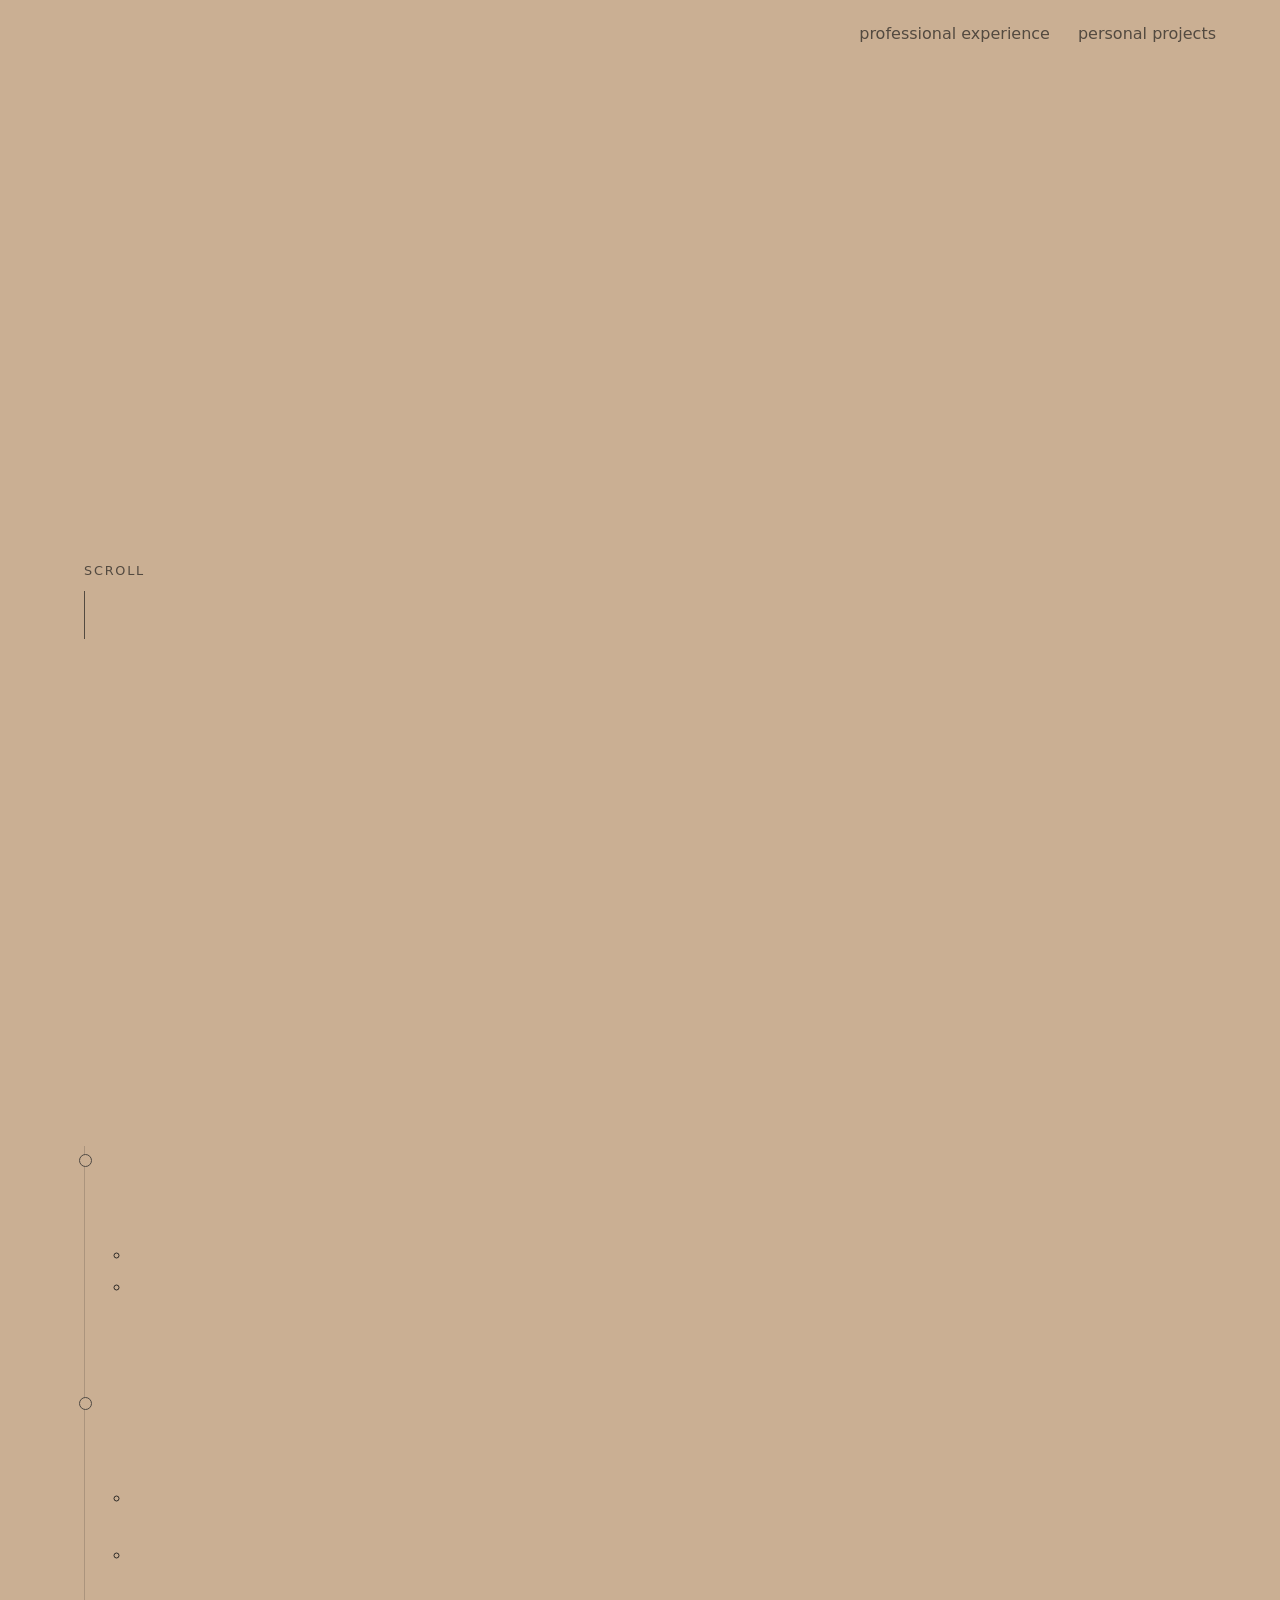
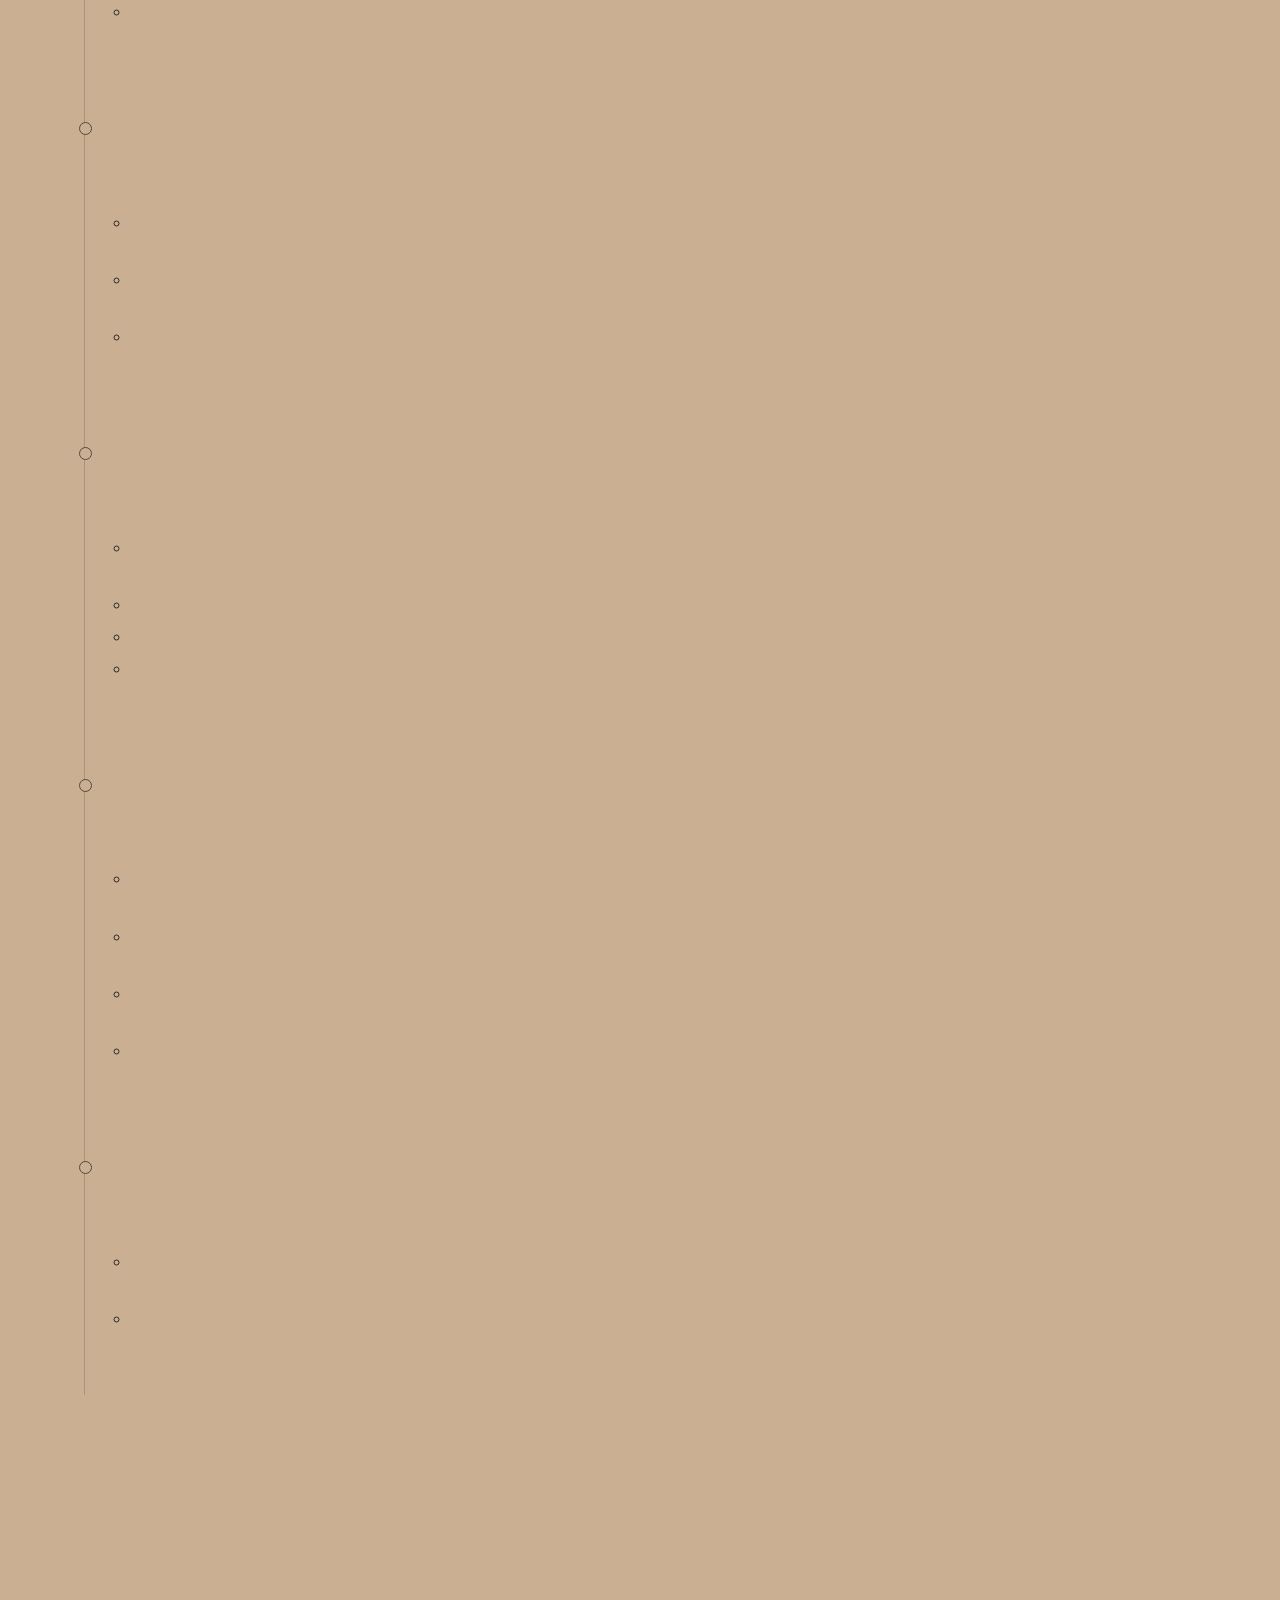
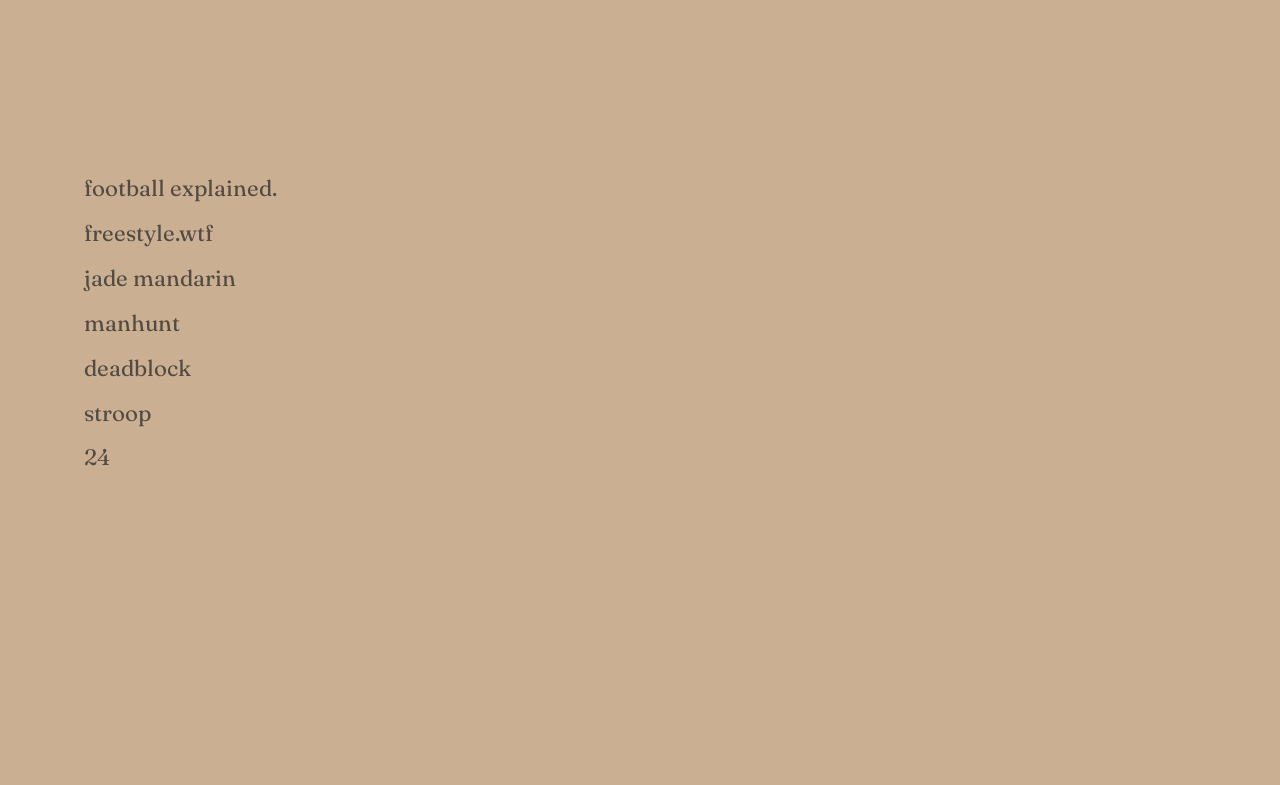
==== commit 16538915: "Fix job title class collision" ====
--- a/index.html
+++ b/index.html
@@ -22,7 +22,7 @@
 <main>
   <section class="sec hero" id="hero">
     <h1 data-write>christopher zou</h1>
-    <p class="role" data-write>investment operations professional</p>
+    <p class="jobline" data-write>investment operations professional</p>
     <p class="quote" id="quote">“I have decided to vibe.”</p>
     <a class="cue" href="#experience" aria-label="Scroll to experience">scroll</a>
   </section>
--- a/style.css
+++ b/style.css
@@ -31,8 +31,7 @@
 .sec { padding: 14vh 0 10vh; scroll-margin-top: 0; }
 .hero { min-height: 100vh; display: flex; flex-direction: column; justify-content: center; padding-top: 12vh; }
 h1 { font-family: var(--serif); font-size: clamp(2.2rem, 6vw, 4.2rem); line-height: 1.05; font-weight: 400; letter-spacing: -.02em; margin: 0 0 14px; }
-.role { font-family: var(--serif); font-size: clamp(.95rem, 1.5vw, 1.1rem); letter-spacing: .22em; color: var(--muted); margin: 0 0 26px; display: flex; align-items: center; gap: 14px; }
-.role::before { content: ""; width: 36px; height: 1px; background: var(--accent); }
+.jobline { font-family: var(--serif); font-weight: 400; font-size: clamp(1.1rem, 2vw, 1.5rem); line-height: 1.3; color: var(--fg); margin: 0 0 20px; }
 .quote { font-family: var(--serif); font-style: italic; font-size: clamp(1.1rem, 2vw, 1.5rem); color: var(--fg); margin: 0; min-height: 1.5em; }
 .cue { margin-top: 12vh; align-self: flex-start; color: var(--muted); text-decoration: none; letter-spacing: .14em; text-transform: uppercase; font-size: .8rem; }
 .cue::after { content: ""; display: block; width: 1px; height: 48px; margin-top: 10px; background: var(--muted); animation: cue 2.2s ease-in-out infinite; transform-origin: top; }
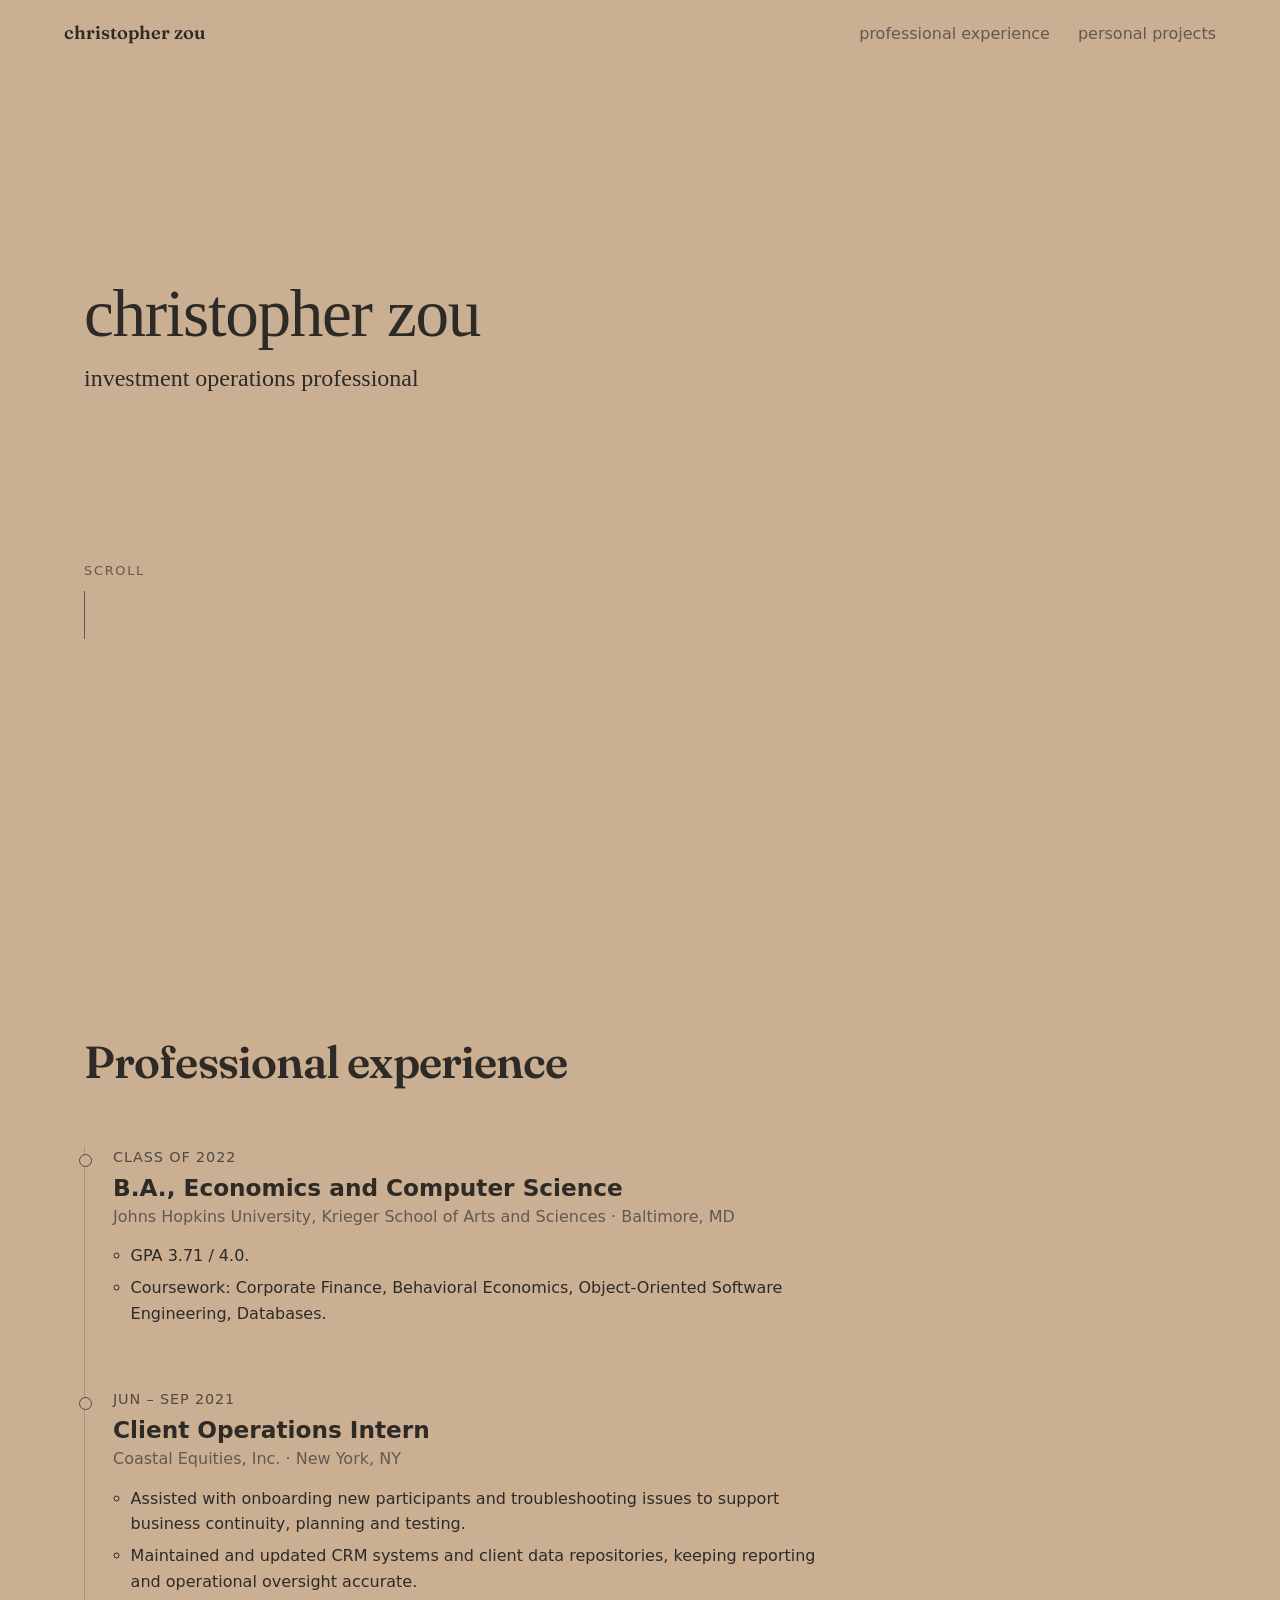
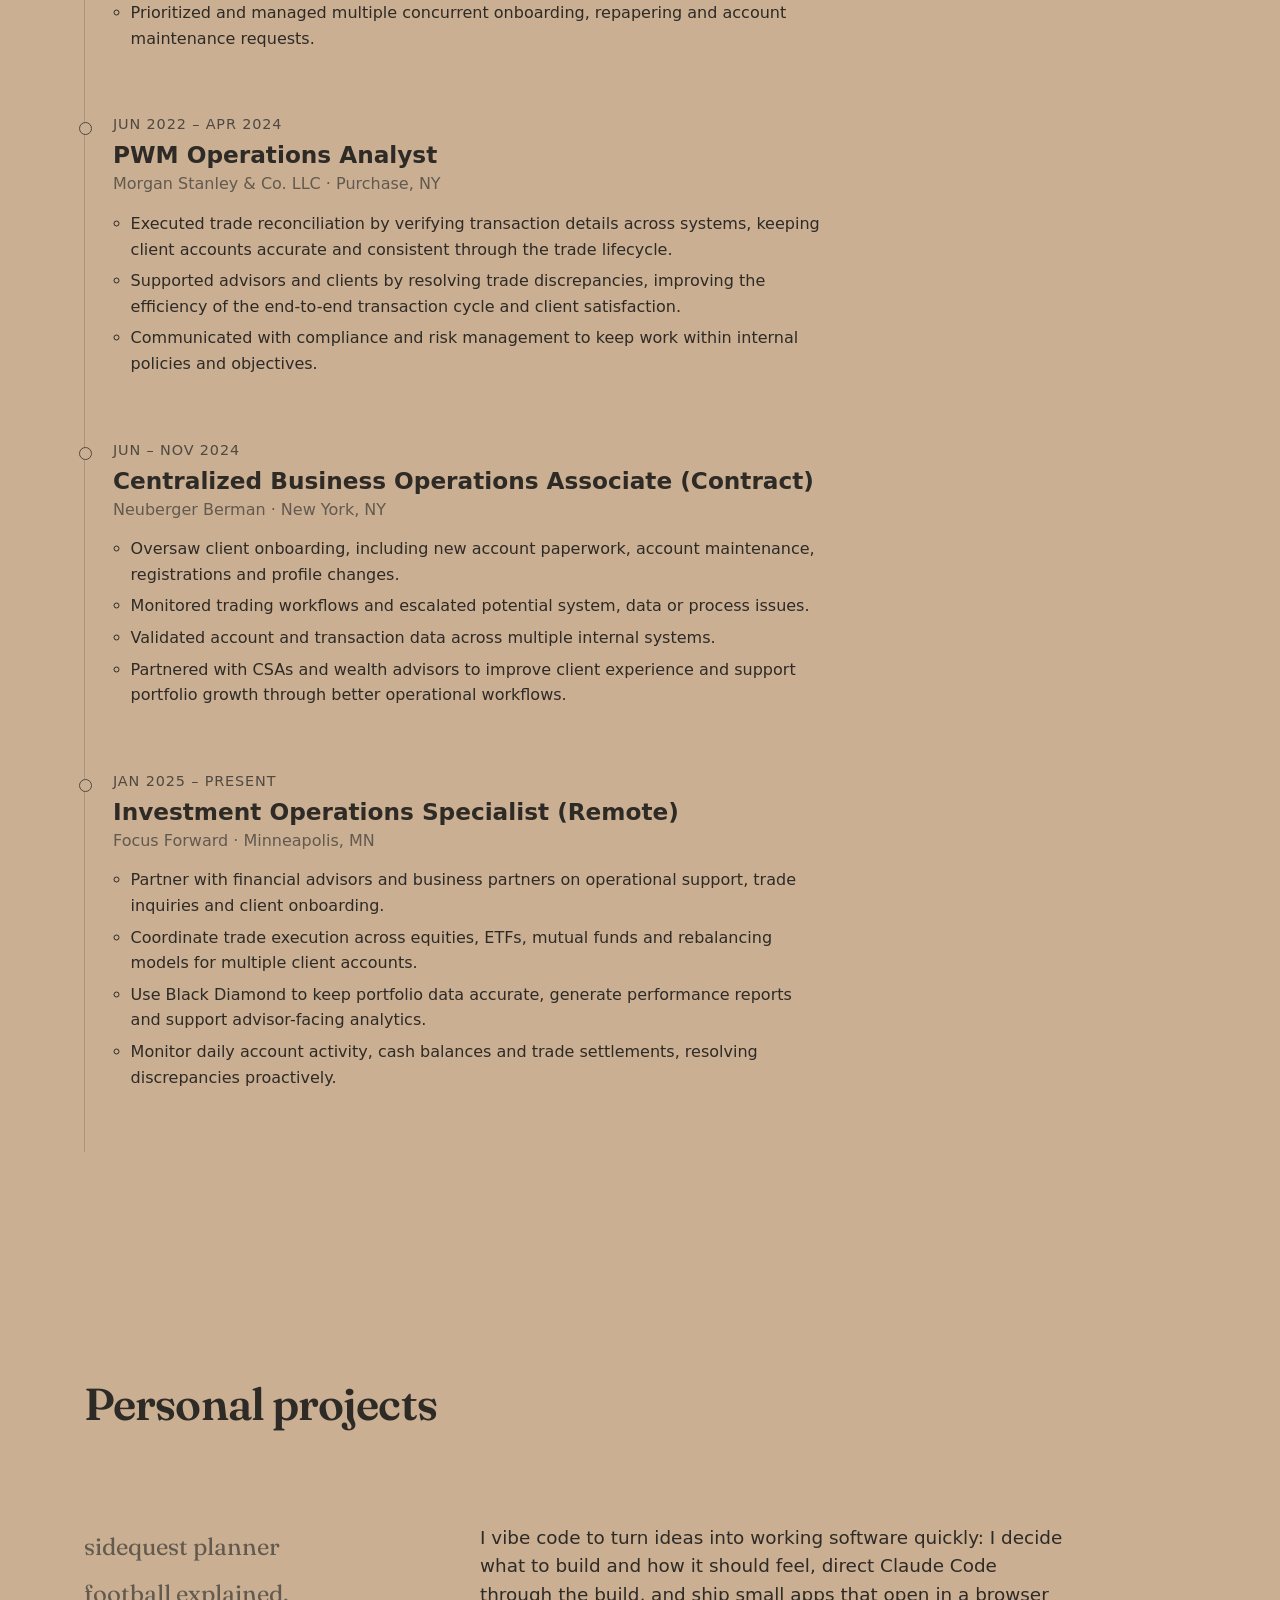
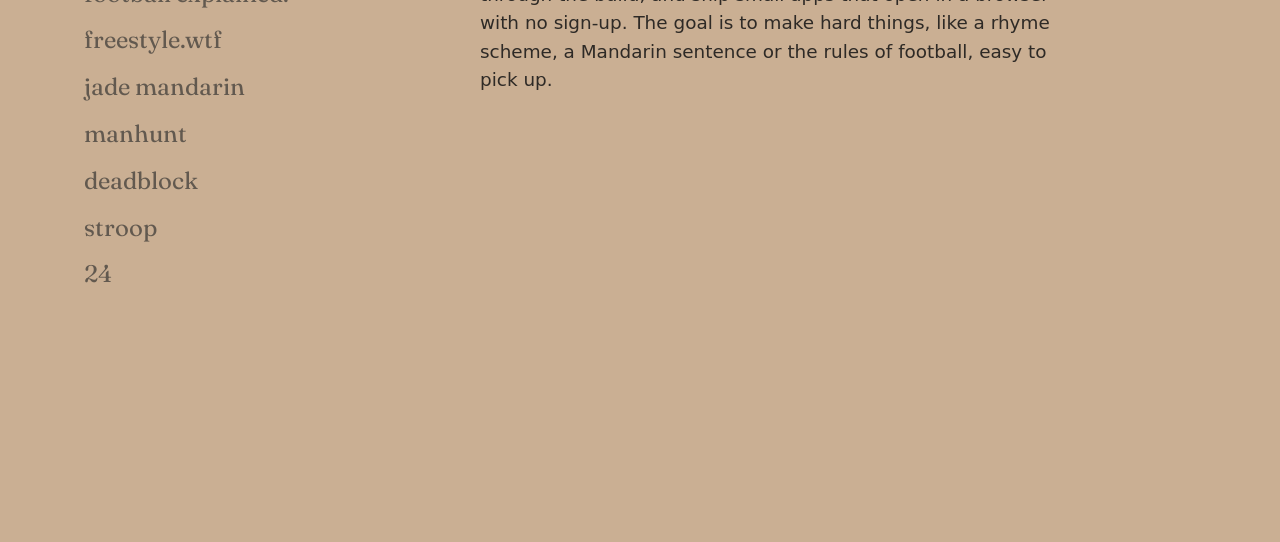
==== commit e234a974: "Basic list select animation, black on white experience, Meta blue projects, vision summary, sideques" ====
--- a/index.html
+++ b/index.html
@@ -37,7 +37,7 @@
     <div class="projects">
       <ul class="plist" id="plist" aria-label="Projects"></ul>
       <div class="detail-col">
-        <p class="hint" id="hint" data-write>Move over the list, then click a project.</p>
+        <p class="hint" id="hint" data-write>I vibe code to turn ideas into working software quickly: I decide what to build and how it should feel, direct Claude Code through the build, and ship small apps that open in a browser with no sign-up. The goal is to make hard things, like a rhyme scheme, a Mandarin sentence or the rules of football, easy to pick up.</p>
         <article class="detail" id="detail" aria-live="polite" hidden>
           <h3 id="d-title" data-write></h3>
           <p class="d-sum" id="d-sum" data-write></p>
--- a/style.css
+++ b/style.css
@@ -1,18 +1,19 @@
 @property --bg { syntax: '<color>'; inherits: true; initial-value: #caaf93; }
 @property --fg { syntax: '<color>'; inherits: true; initial-value: #2e2a26; }
+@property --muted { syntax: '<color>'; inherits: true; initial-value: #62594f; }
 @property --accent { syntax: '<color>'; inherits: true; initial-value: #4f4943; }
 @property --panel { syntax: '<color>'; inherits: true; initial-value: #f5efe5; }
 
 /* Latte 2.0 -> black and white -> Discord, all from the page's scroll position. */
 :root {
   --bg: #caaf93; --fg: #2e2a26; --accent: #4f4943; --panel: #f5efe5;
-  --muted: color-mix(in srgb, var(--fg) 76%, var(--bg));
+  --muted: #62594f;
   --line: color-mix(in srgb, var(--fg) 20%, var(--bg));
   --font: "Fraunces", Georgia, serif;
   --serif: Georgia, "Times New Roman", serif;
   --sans: ui-sans-serif, system-ui, "Segoe UI Variable Text", "Segoe UI", -apple-system, BlinkMacSystemFont, Roboto, "Helvetica Neue", Arial, sans-serif;
   --ease: cubic-bezier(.2, .75, .25, 1);
-  transition: --bg 1s var(--ease), --fg 1s var(--ease), --accent 1s var(--ease), --panel 1s var(--ease);
+  transition: --bg 1s var(--ease), --fg 1s var(--ease), --muted 1s var(--ease), --accent 1s var(--ease), --panel 1s var(--ease);
 }
 * { box-sizing: border-box; }
 html { scroll-behavior: smooth; }
@@ -72,11 +73,13 @@
 .projects { display: grid; grid-template-columns: minmax(220px, 340px) 1fr; gap: 56px; align-items: start; }
 .plist { list-style: none; margin: 0; padding: 36px 0 0; position: sticky; top: 16vh; }
 .plist li { margin: 0; padding: 0; }
-.plist button { font-family: var(--font); font-optical-sizing: auto; font-size: 1.4rem; line-height: 1.2; font-weight: 400; color: var(--muted); background: none; border: 0; padding: 9px 0; cursor: pointer; text-align: left;
-  transform-origin: left center; transition: transform .14s ease-out, color .25s; will-change: transform; white-space: nowrap; }
-.plist button:hover, .plist button:focus-visible { color: var(--fg); outline: none; }
-.plist button.on { color: var(--fg); font-weight: 600; }
-.hint { color: var(--muted); margin: 8px 0; max-width: 24em; }
+.plist button { font-family: var(--font); font-optical-sizing: auto; font-size: 1.5rem; line-height: 1.2; font-weight: 400; color: var(--muted); background: none; border: 0; padding: 9px 0; cursor: pointer; text-align: left;
+  white-space: nowrap; transition: transform .25s var(--ease), color .25s; }
+.plist button:hover, .plist button:focus-visible { color: var(--fg); transform: translateX(8px); outline: none; }
+.plist button.on { color: var(--fg); font-weight: 600; transform: translateX(8px); }
+.plist button.on::before { content: ""; display: inline-block; width: 8px; height: 8px; margin-right: 10px; border-radius: 50%; background: var(--accent); vertical-align: middle; animation: pop .35s var(--ease); }
+@keyframes pop { from { transform: scale(0); } to { transform: scale(1); } }
+.hint { color: var(--fg); font-size: 1.15rem; line-height: 1.55; margin: 0; padding-top: 36px; max-width: 32em; }
 .detail { min-width: 0; padding-top: 6px; }
 .detail h3 { font-family: var(--font); font-optical-sizing: auto; font-size: clamp(2rem, 4.5vw, 3.2rem); line-height: 1.05; font-weight: 600; letter-spacing: -.02em; margin: 0 0 16px; }
 .d-sum { max-width: 38em; margin: 0 0 28px; color: var(--muted); font-size: 1.05rem; }
@@ -99,6 +102,7 @@
   .projects { grid-template-columns: 1fr; gap: 24px; }
   .plist { position: static; }
   .plist button { font-size: 1.3rem; }
+  .hint { padding-top: 0; }
   .bar { position: static; }
   .sec { padding-top: 8vh; }
   .hero { padding-top: 6vh; }
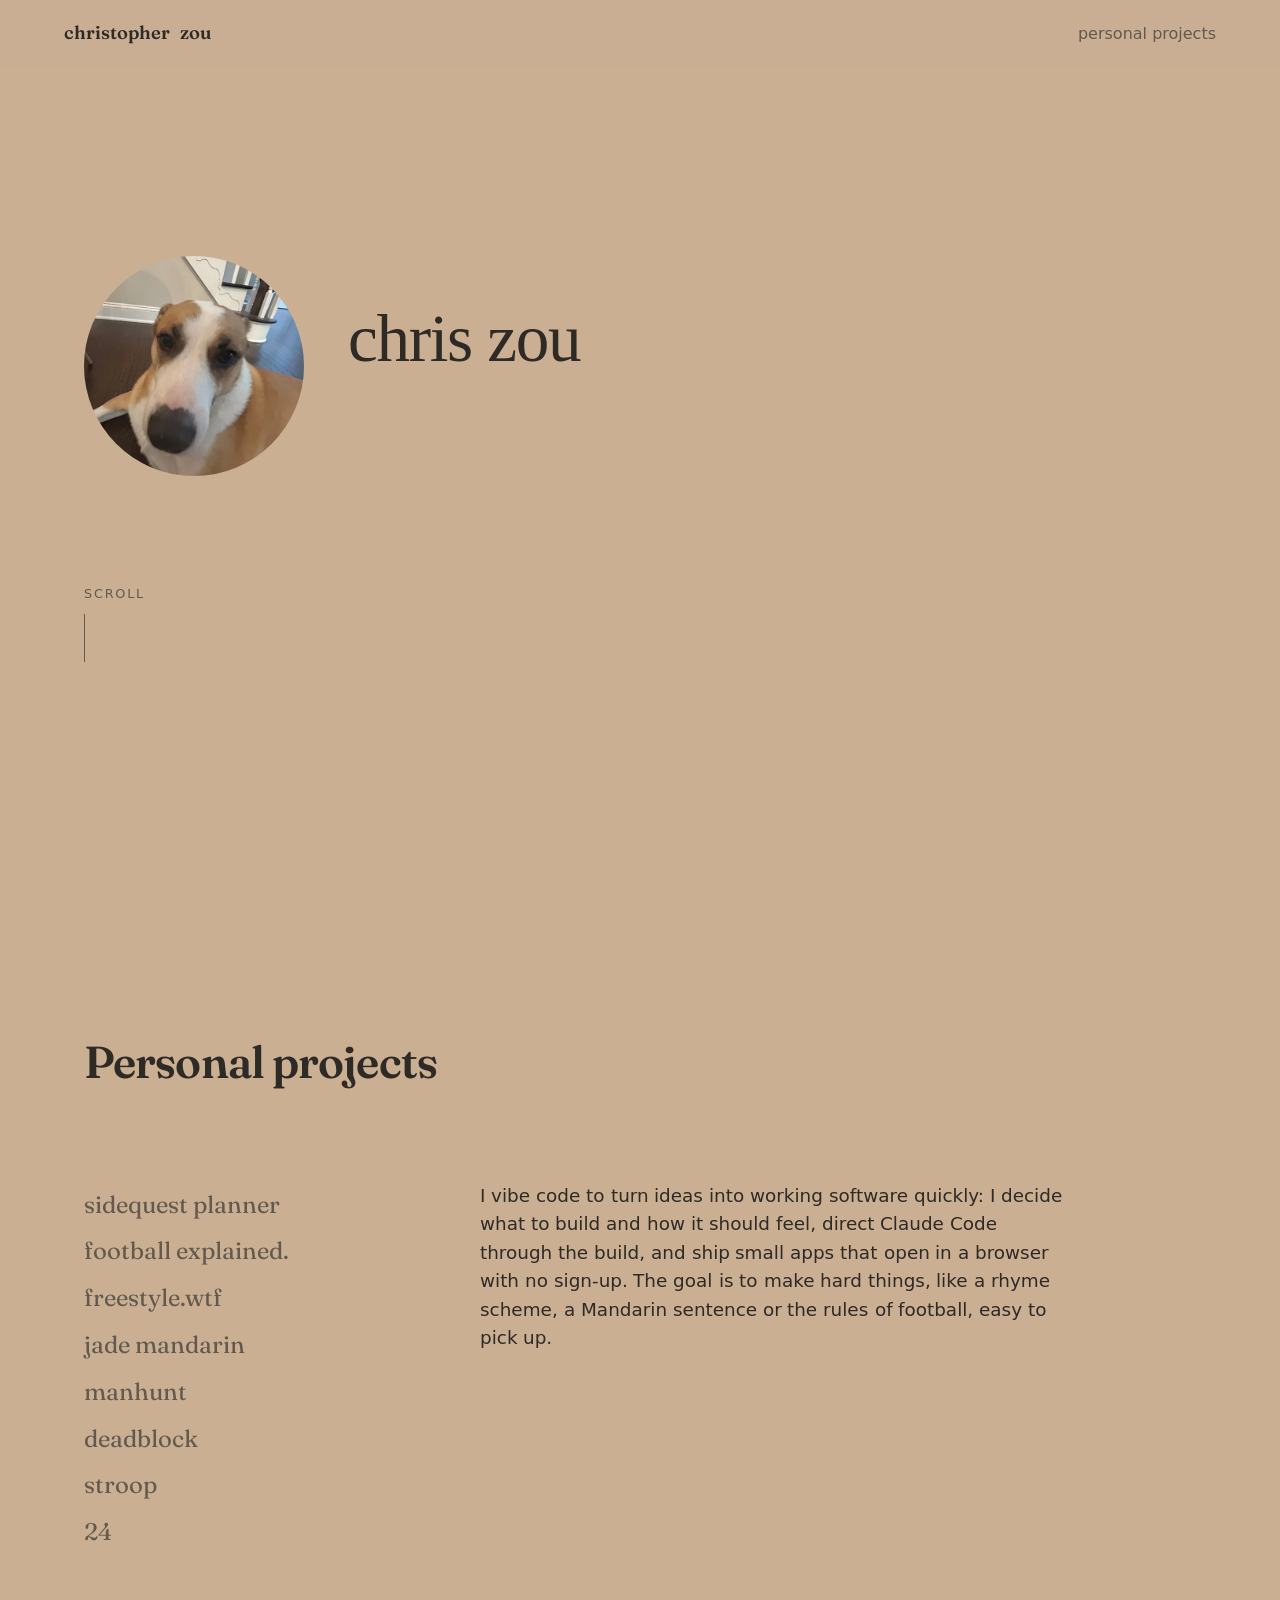
==== commit 39274a8d: "Photo beside name, projects only, lighter and 30% faster animations" ====
--- a/index.html
+++ b/index.html
@@ -3,8 +3,8 @@
 <head>
 <meta charset="utf-8">
 <meta name="viewport" content="width=device-width,initial-scale=1">
-<title>christopher zou</title>
-<meta name="description" content="Christopher Zou: investment operations professional who enjoys vibing. Experience and personal projects.">
+<title>chris zou</title>
+<meta name="description" content="Chris Zou: personal projects built with Claude Code.">
 <link rel="preconnect" href="https://fonts.googleapis.com">
 <link rel="preconnect" href="https://fonts.gstatic.com" crossorigin>
 <link rel="stylesheet" href="https://fonts.googleapis.com/css2?family=Fraunces:opsz,wght@9..144,400;9..144,600&display=swap">
@@ -14,22 +14,20 @@
 <header class="bar">
   <a class="brand" href="#hero" data-write>christopher zou</a>
   <nav class="links" aria-label="Sections">
-    <a href="#experience" data-sec="experience">professional experience</a>
     <a href="#projects" data-sec="projects">personal projects</a>
   </nav>
 </header>
 
 <main>
   <section class="sec hero" id="hero">
-    <h1 data-write>christopher zou</h1>
-    <p class="jobline" data-write>investment operations professional</p>
-    <p class="quote" id="quote">“I have decided to vibe.”</p>
-    <a class="cue" href="#experience" aria-label="Scroll to experience">scroll</a>
-  </section>
-
-  <section class="sec" id="experience">
-    <h2 class="page-title" data-write>Professional experience</h2>
-    <ol class="timeline" id="timeline"></ol>
+    <div class="intro">
+      <img class="me" src="assets/me.webp" width="280" height="280" alt="A tan and white dog looking at the camera">
+      <div class="who">
+        <h1 data-write>chris zou</h1>
+        <p class="quote" id="quote">“I have decided to vibe.”</p>
+      </div>
+    </div>
+    <a class="cue" href="#projects" aria-label="Scroll to projects">scroll</a>
   </section>
 
   <section class="sec" id="projects">
--- a/style.css
+++ b/style.css
@@ -13,7 +13,7 @@
   --serif: Georgia, "Times New Roman", serif;
   --sans: ui-sans-serif, system-ui, "Segoe UI Variable Text", "Segoe UI", -apple-system, BlinkMacSystemFont, Roboto, "Helvetica Neue", Arial, sans-serif;
   --ease: cubic-bezier(.2, .75, .25, 1);
-  transition: --bg 1s var(--ease), --fg 1s var(--ease), --muted 1s var(--ease), --accent 1s var(--ease), --panel 1s var(--ease);
+  transition: --bg .7s var(--ease), --fg .7s var(--ease), --muted .7s var(--ease), --accent .7s var(--ease), --panel .7s var(--ease);
 }
 * { box-sizing: border-box; }
 html { scroll-behavior: smooth; }
@@ -22,20 +22,24 @@
 [hidden] { display: none !important; }
 
 .bar { position: fixed; inset: 0 0 auto 0; z-index: 5; display: flex; justify-content: space-between; align-items: baseline; gap: 24px; flex-wrap: wrap;
-  padding: 18px max(20px, 5vw); background: color-mix(in srgb, var(--bg) 85%, transparent); backdrop-filter: blur(8px); }
+  padding: 18px max(20px, 5vw); background: color-mix(in srgb, var(--bg) 94%, transparent); }
 .brand { font-family: var(--font); font-optical-sizing: auto; font-weight: 600; font-size: 1.15rem; text-decoration: none; }
 .links { display: flex; gap: 28px; flex-wrap: wrap; }
-.links a { text-decoration: none; color: var(--muted); padding-bottom: 2px; border-bottom: 1px solid transparent; transition: color .2s, border-color .2s; }
+.links a { text-decoration: none; color: var(--muted); padding-bottom: 2px; border-bottom: 1px solid transparent; transition: color .14s, border-color .14s; }
 .links a:hover, .links a.on { color: var(--fg); border-color: var(--accent); }
 
 main { max-width: 1240px; margin: 0 auto; padding: 0 max(20px, 5vw); }
 .sec { padding: 14vh 0 10vh; scroll-margin-top: 0; }
 .hero { min-height: 100vh; display: flex; flex-direction: column; justify-content: center; padding-top: 12vh; }
 h1 { font-family: var(--serif); font-size: clamp(2.2rem, 6vw, 4.2rem); line-height: 1.05; font-weight: 400; letter-spacing: -.02em; margin: 0 0 14px; }
-.jobline { font-family: var(--serif); font-weight: 400; font-size: clamp(1.1rem, 2vw, 1.5rem); line-height: 1.3; color: var(--fg); margin: 0 0 20px; }
 .quote { font-family: var(--serif); font-style: italic; font-size: clamp(1.1rem, 2vw, 1.5rem); color: var(--fg); margin: 0; min-height: 1.5em; }
+.intro { display: flex; align-items: center; gap: clamp(20px, 4vw, 44px); flex-wrap: wrap; }
+.me { width: clamp(120px, 20vw, 220px); height: auto; aspect-ratio: 1; border-radius: 50%; object-fit: cover; flex: none; }
+.who { min-width: 0; }
+.brand { word-spacing: .22em; }
+.brand .w + .w { margin-left: .12em; }
 .cue { margin-top: 12vh; align-self: flex-start; color: var(--muted); text-decoration: none; letter-spacing: .14em; text-transform: uppercase; font-size: .8rem; }
-.cue::after { content: ""; display: block; width: 1px; height: 48px; margin-top: 10px; background: var(--muted); animation: cue 2.2s ease-in-out infinite; transform-origin: top; }
+.cue::after { content: ""; display: block; width: 1px; height: 48px; margin-top: 10px; background: var(--muted); animation: cue 1.54s ease-in-out infinite; transform-origin: top; }
 @keyframes cue { 0%, 100% { transform: scaleY(.3); } 50% { transform: scaleY(1); } }
 .page-title { font-family: var(--font); font-optical-sizing: auto; font-size: clamp(1.8rem, 4vw, 2.8rem); font-weight: 600; letter-spacing: -.02em; margin: 0 0 48px; }
 
@@ -57,44 +61,33 @@
 @keyframes letter-unwind { to { stroke-dashoffset: var(--len); } }
 @keyframes letter-loose { 55% { opacity: 1; } to { opacity: 0; transform: translate(var(--dx), var(--dy)) rotate(var(--r)); } }
 
-/* experience timeline */
-.timeline { list-style: none; margin: 0; padding: 0 0 0 28px; border-left: 1px solid var(--line); max-width: 46rem; }
-.timeline li { position: relative; padding: 0 0 56px; }
-.timeline li::before { content: ""; position: absolute; left: -34px; top: .55em; width: 11px; height: 11px; border-radius: 50%; background: var(--bg); border: 1.5px solid var(--accent); }
-.when { color: var(--accent); font-size: .9rem; letter-spacing: .06em; text-transform: uppercase; margin: 0 0 4px; }
-.role { font-size: 1.45rem; font-weight: 600; line-height: 1.25; margin: 0; }
-.org { color: var(--muted); margin: 2px 0 14px; }
-.pts { margin: 0; padding-left: 1.1em; color: var(--fg); }
-.pts li { padding: 0 0 6px; }
-.pts li::before { display: none; }
-
 /* projects */
 #projects { min-height: 100vh; }
 .projects { display: grid; grid-template-columns: minmax(220px, 340px) 1fr; gap: 56px; align-items: start; }
 .plist { list-style: none; margin: 0; padding: 36px 0 0; position: sticky; top: 16vh; }
 .plist li { margin: 0; padding: 0; }
 .plist button { font-family: var(--font); font-optical-sizing: auto; font-size: 1.5rem; line-height: 1.2; font-weight: 400; color: var(--muted); background: none; border: 0; padding: 9px 0; cursor: pointer; text-align: left;
-  white-space: nowrap; transition: transform .25s var(--ease), color .25s; }
+  white-space: nowrap; transition: transform .175s var(--ease), color .175s; }
 .plist button:hover, .plist button:focus-visible { color: var(--fg); transform: translateX(8px); outline: none; }
 .plist button.on { color: var(--fg); font-weight: 600; transform: translateX(8px); }
-.plist button.on::before { content: ""; display: inline-block; width: 8px; height: 8px; margin-right: 10px; border-radius: 50%; background: var(--accent); vertical-align: middle; animation: pop .35s var(--ease); }
+.plist button.on::before { content: ""; display: inline-block; width: 8px; height: 8px; margin-right: 10px; border-radius: 50%; background: var(--accent); vertical-align: middle; animation: pop .245s var(--ease); }
 @keyframes pop { from { transform: scale(0); } to { transform: scale(1); } }
 .hint { color: var(--fg); font-size: 1.15rem; line-height: 1.55; margin: 0; padding-top: 36px; max-width: 32em; }
 .detail { min-width: 0; padding-top: 6px; }
 .detail h3 { font-family: var(--font); font-optical-sizing: auto; font-size: clamp(2rem, 4.5vw, 3.2rem); line-height: 1.05; font-weight: 600; letter-spacing: -.02em; margin: 0 0 16px; }
 .d-sum { max-width: 38em; margin: 0 0 28px; color: var(--muted); font-size: 1.05rem; }
 .media { max-width: 820px; }
-.m-main { aspect-ratio: 16 / 9; width: 100%; background: var(--panel); border-radius: 14px; overflow: hidden; transition: background 1s var(--ease); }
+.m-main { aspect-ratio: 16 / 9; width: 100%; background: var(--panel); border-radius: 14px; overflow: hidden; transition: background .7s var(--ease); }
 .m-main img, .m-main video { display: block; width: 100%; height: 100%; object-fit: contain; background: var(--panel); }
 .m-main video { cursor: pointer; }
 .m-thumbs { display: flex; gap: 10px; margin-top: 10px; flex-wrap: wrap; }
-.thumb { position: relative; width: 112px; aspect-ratio: 16 / 9; padding: 0; border: 2px solid transparent; border-radius: 8px; overflow: hidden; background: var(--panel); cursor: pointer; opacity: .65; transition: opacity .2s, border-color .2s; }
+.thumb { position: relative; width: 112px; aspect-ratio: 16 / 9; padding: 0; border: 2px solid transparent; border-radius: 8px; overflow: hidden; background: var(--panel); cursor: pointer; opacity: .65; transition: opacity .14s, border-color .14s; }
 .thumb img { width: 100%; height: 100%; object-fit: cover; display: block; }
 .thumb:hover, .thumb.on { opacity: 1; }
 .thumb.on { border-color: var(--accent); }
 .thumb .play { position: absolute; inset: 0; display: grid; place-items: center; color: #fff; font-size: 1rem; background: rgba(0,0,0,.35); }
 .d-links { display: flex; gap: 14px; margin: 24px 0 0; flex-wrap: wrap; }
-.btn { font: inherit; font-size: .95rem; padding: 8px 20px; border-radius: 999px; border: 1px solid var(--fg); color: var(--fg); text-decoration: none; transition: background .2s, color .2s, border-color .2s; }
+.btn { font: inherit; font-size: .95rem; padding: 8px 20px; border-radius: 999px; border: 1px solid var(--fg); color: var(--fg); text-decoration: none; transition: background .14s, color .14s, border-color .14s; }
 a.btn:hover { background: var(--fg); color: var(--bg); }
 .btn.off { border-style: dashed; border-color: var(--line); color: var(--muted); }
 
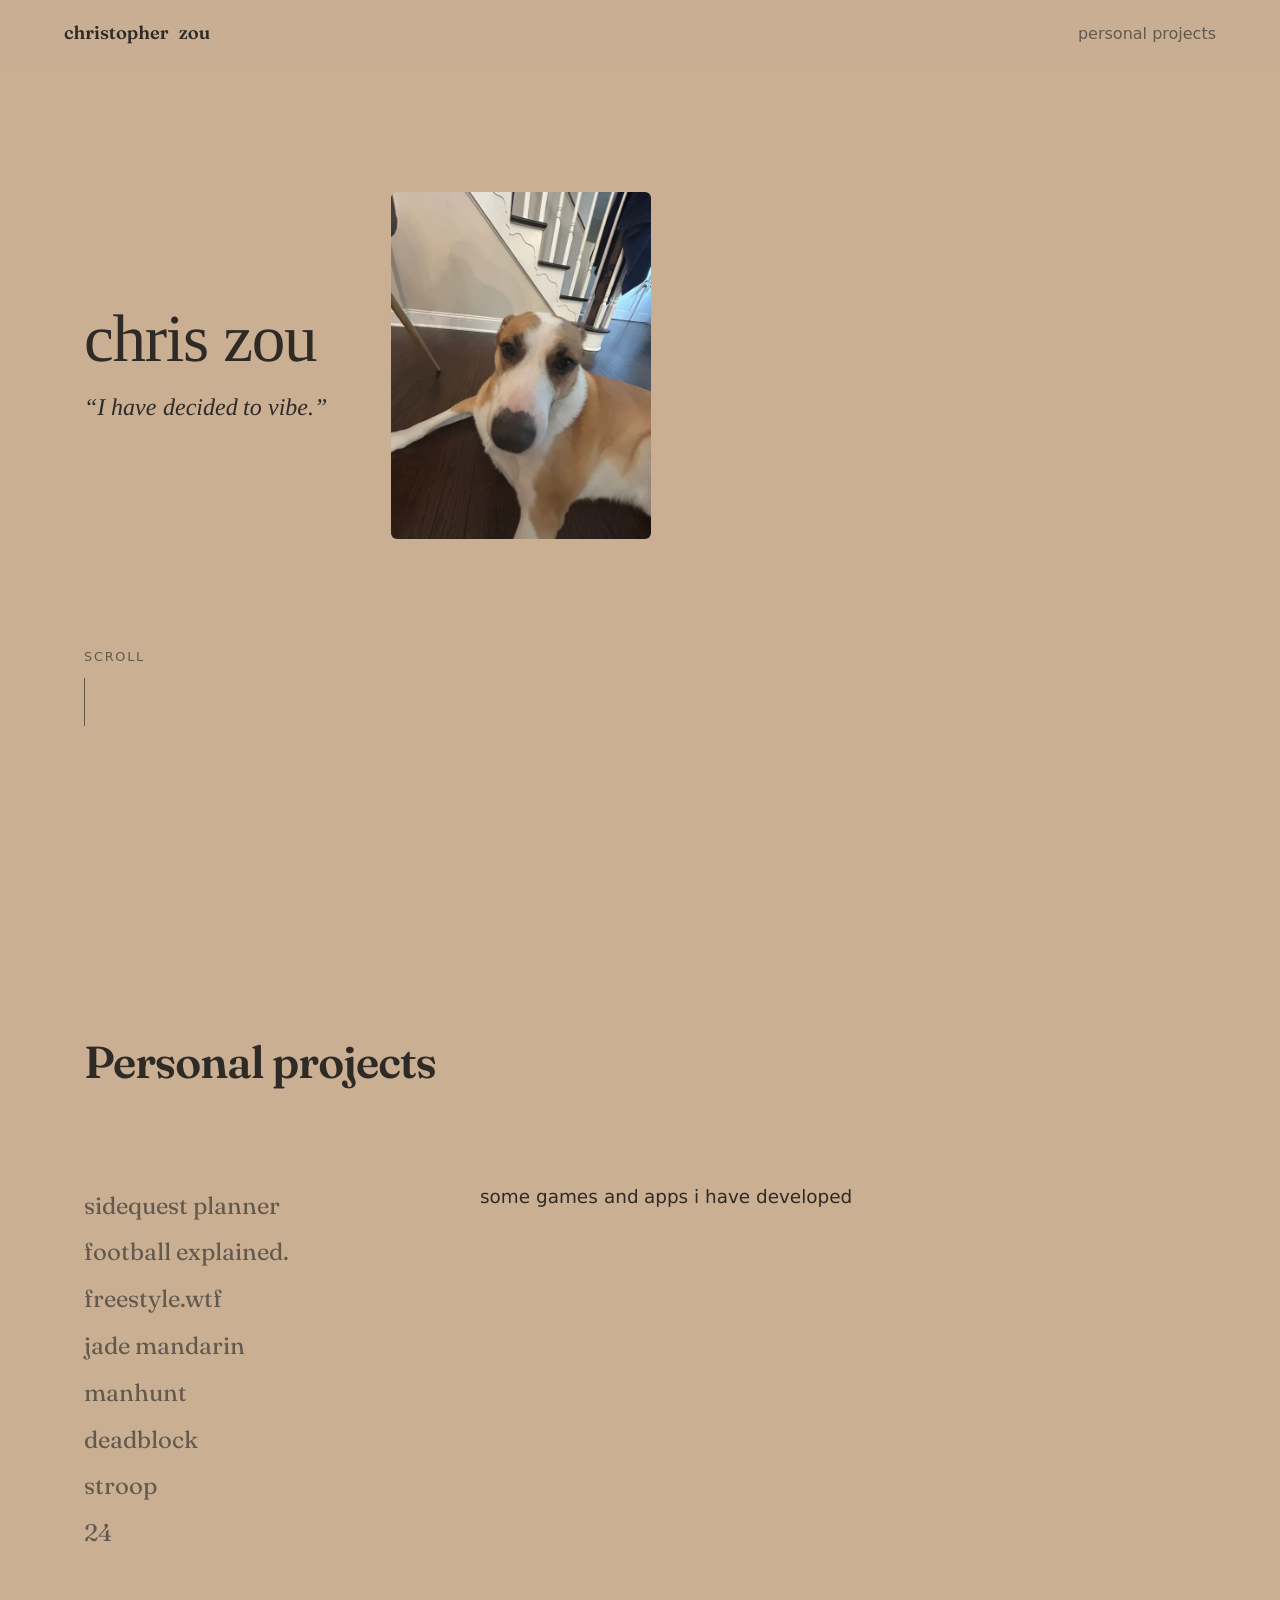
==== commit e37e3ae6: "Rectangular photo right of name with fade-in, seamless text hand-off, new projects summary" ====
--- a/index.html
+++ b/index.html
@@ -21,11 +21,11 @@
 <main>
   <section class="sec hero" id="hero">
     <div class="intro">
-      <img class="me" src="assets/me.webp" width="280" height="280" alt="A tan and white dog looking at the camera">
       <div class="who">
         <h1 data-write>chris zou</h1>
         <p class="quote" id="quote">“I have decided to vibe.”</p>
       </div>
+      <img class="me" src="assets/me.webp" width="600" height="800" fetchpriority="high" decoding="async" alt="A tan and white dog looking at the camera">
     </div>
     <a class="cue" href="#projects" aria-label="Scroll to projects">scroll</a>
   </section>
@@ -35,7 +35,7 @@
     <div class="projects">
       <ul class="plist" id="plist" aria-label="Projects"></ul>
       <div class="detail-col">
-        <p class="hint" id="hint" data-write>I vibe code to turn ideas into working software quickly: I decide what to build and how it should feel, direct Claude Code through the build, and ship small apps that open in a browser with no sign-up. The goal is to make hard things, like a rhyme scheme, a Mandarin sentence or the rules of football, easy to pick up.</p>
+        <p class="hint" id="hint" data-write>some games and apps i have developed</p>
         <article class="detail" id="detail" aria-live="polite" hidden>
           <h3 id="d-title" data-write></h3>
           <p class="d-sum" id="d-sum" data-write></p>
--- a/style.css
+++ b/style.css
@@ -33,8 +33,9 @@
 .hero { min-height: 100vh; display: flex; flex-direction: column; justify-content: center; padding-top: 12vh; }
 h1 { font-family: var(--serif); font-size: clamp(2.2rem, 6vw, 4.2rem); line-height: 1.05; font-weight: 400; letter-spacing: -.02em; margin: 0 0 14px; }
 .quote { font-family: var(--serif); font-style: italic; font-size: clamp(1.1rem, 2vw, 1.5rem); color: var(--fg); margin: 0; min-height: 1.5em; }
-.intro { display: flex; align-items: center; gap: clamp(20px, 4vw, 44px); flex-wrap: wrap; }
-.me { width: clamp(120px, 20vw, 220px); height: auto; aspect-ratio: 1; border-radius: 50%; object-fit: cover; flex: none; }
+.intro { display: flex; align-items: center; gap: clamp(24px, 5vw, 64px); flex-wrap: wrap; }
+.me { width: clamp(140px, 22vw, 260px); height: auto; aspect-ratio: 3 / 4; border-radius: 6px; object-fit: cover; flex: none; opacity: 0; transition: opacity 1s var(--ease); }
+.me.in { opacity: 1; }
 .who { min-width: 0; }
 .brand { word-spacing: .22em; }
 .brand .w + .w { margin-left: .12em; }
@@ -44,8 +45,10 @@
 .page-title { font-family: var(--font); font-optical-sizing: auto; font-size: clamp(1.8rem, 4vw, 2.8rem); font-weight: 600; letter-spacing: -.02em; margin: 0 0 48px; }
 
 /* writing effect */
-.w { position: relative; display: inline-block; }
+.w { position: relative; display: inline-block; font-variant-ligatures: none; text-rendering: geometricPrecision; }
 .w.writing > .wt, .w.unwriting > .wt { color: transparent; }
+.w.settling > svg { opacity: 0; transition: opacity .13s linear; }
+.w.settling > .wt, .w.unwriting > .wt { transition: color .13s linear; }
 .hid .w > .wt { color: transparent; }
 .w > svg { position: absolute; left: 0; top: 0; overflow: visible; pointer-events: none; }
 .w text { stroke: currentColor; stroke-linecap: round; stroke-linejoin: round; stroke-dasharray: var(--len) 100000; }
@@ -100,4 +103,4 @@
   .sec { padding-top: 8vh; }
   .hero { padding-top: 6vh; }
 }
-@media (prefers-reduced-motion: reduce) { :root, .plist button { transition: none; } html { scroll-behavior: auto; } .cue::after { animation: none; } }
+@media (prefers-reduced-motion: reduce) { .me { opacity: 1; transition: none; } :root, .plist button { transition: none; } html { scroll-behavior: auto; } .cue::after { animation: none; } }
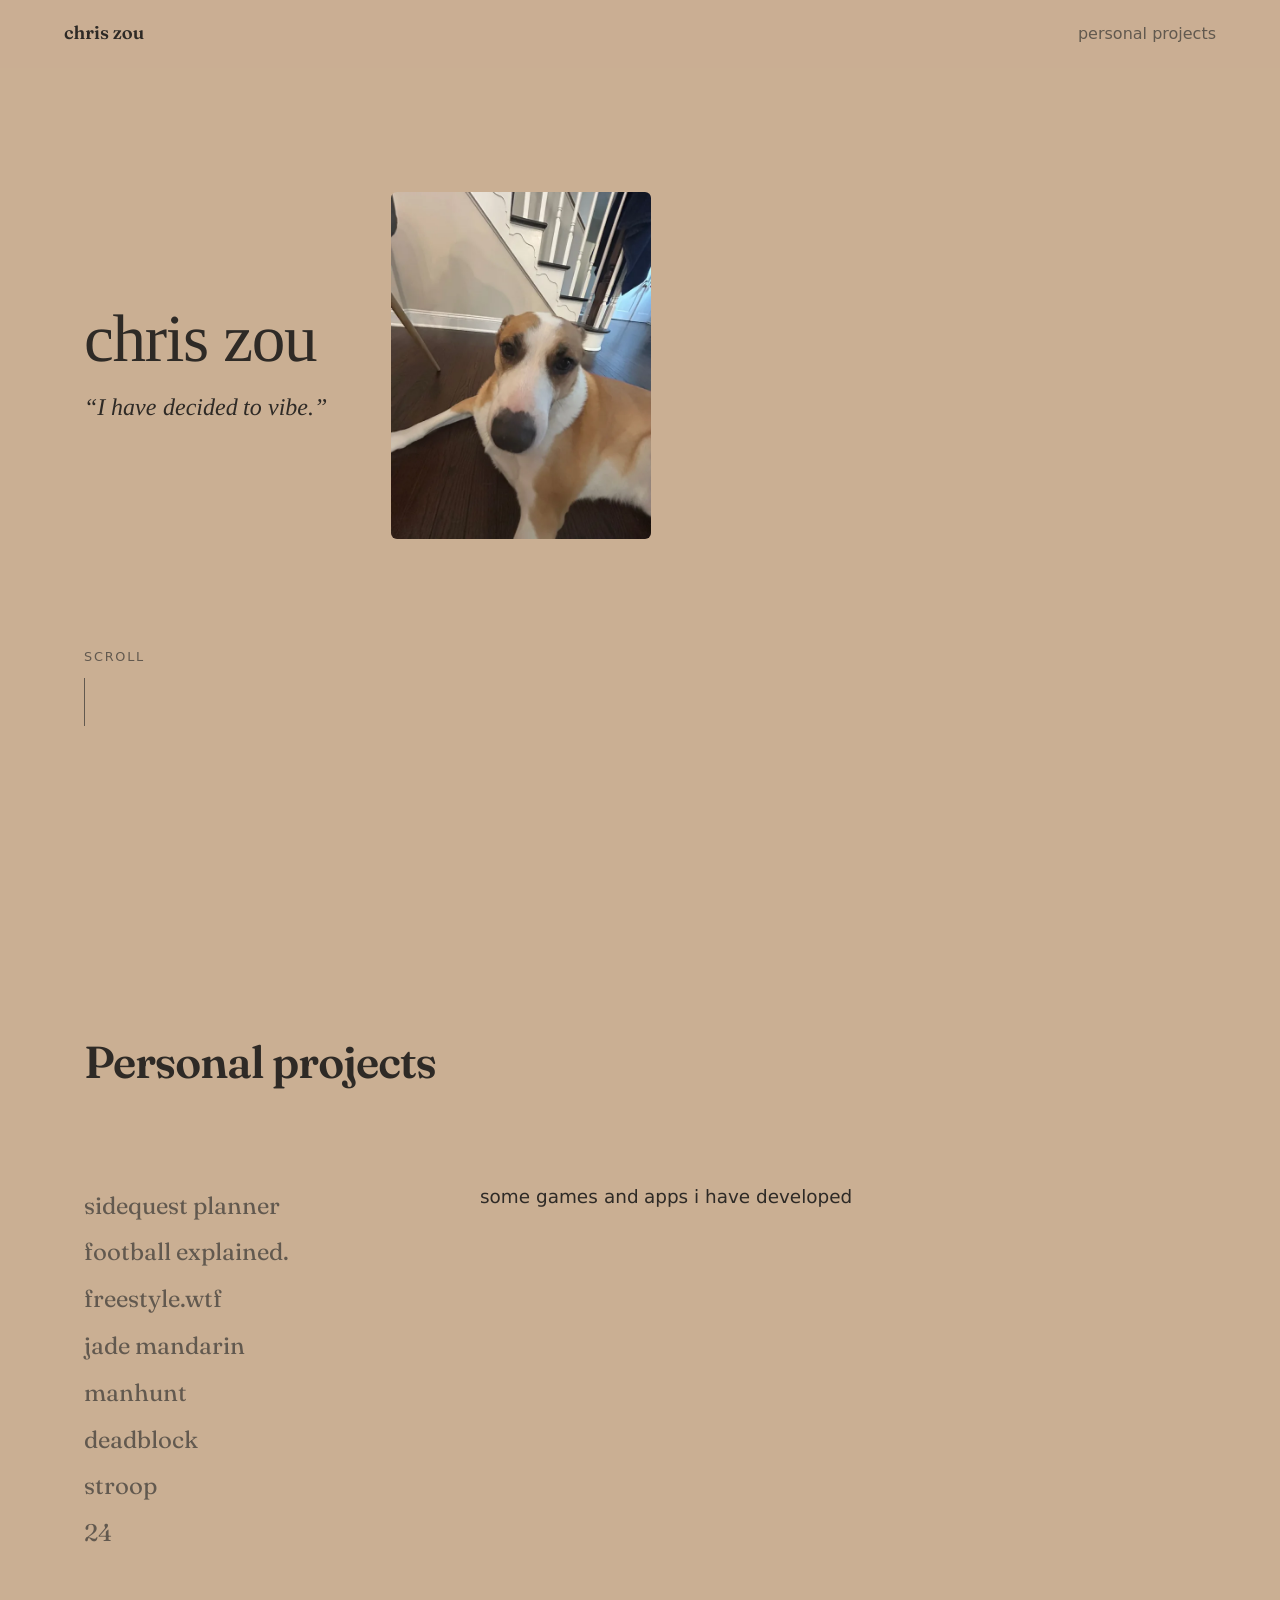
==== commit e593ba24: "Logo reads chris zou with a single space" ====
--- a/index.html
+++ b/index.html
@@ -12,7 +12,7 @@
 </head>
 <body>
 <header class="bar">
-  <a class="brand" href="#hero" data-write>christopher zou</a>
+  <a class="brand" href="#hero" data-write>chris zou</a>
   <nav class="links" aria-label="Sections">
     <a href="#projects" data-sec="projects">personal projects</a>
   </nav>
--- a/style.css
+++ b/style.css
@@ -37,8 +37,6 @@
 .me { width: clamp(140px, 22vw, 260px); height: auto; aspect-ratio: 3 / 4; border-radius: 6px; object-fit: cover; flex: none; opacity: 0; transition: opacity 1s var(--ease); }
 .me.in { opacity: 1; }
 .who { min-width: 0; }
-.brand { word-spacing: .22em; }
-.brand .w + .w { margin-left: .12em; }
 .cue { margin-top: 12vh; align-self: flex-start; color: var(--muted); text-decoration: none; letter-spacing: .14em; text-transform: uppercase; font-size: .8rem; }
 .cue::after { content: ""; display: block; width: 1px; height: 48px; margin-top: 10px; background: var(--muted); animation: cue 1.54s ease-in-out infinite; transform-origin: top; }
 @keyframes cue { 0%, 100% { transform: scaleY(.3); } 50% { transform: scaleY(1); } }
